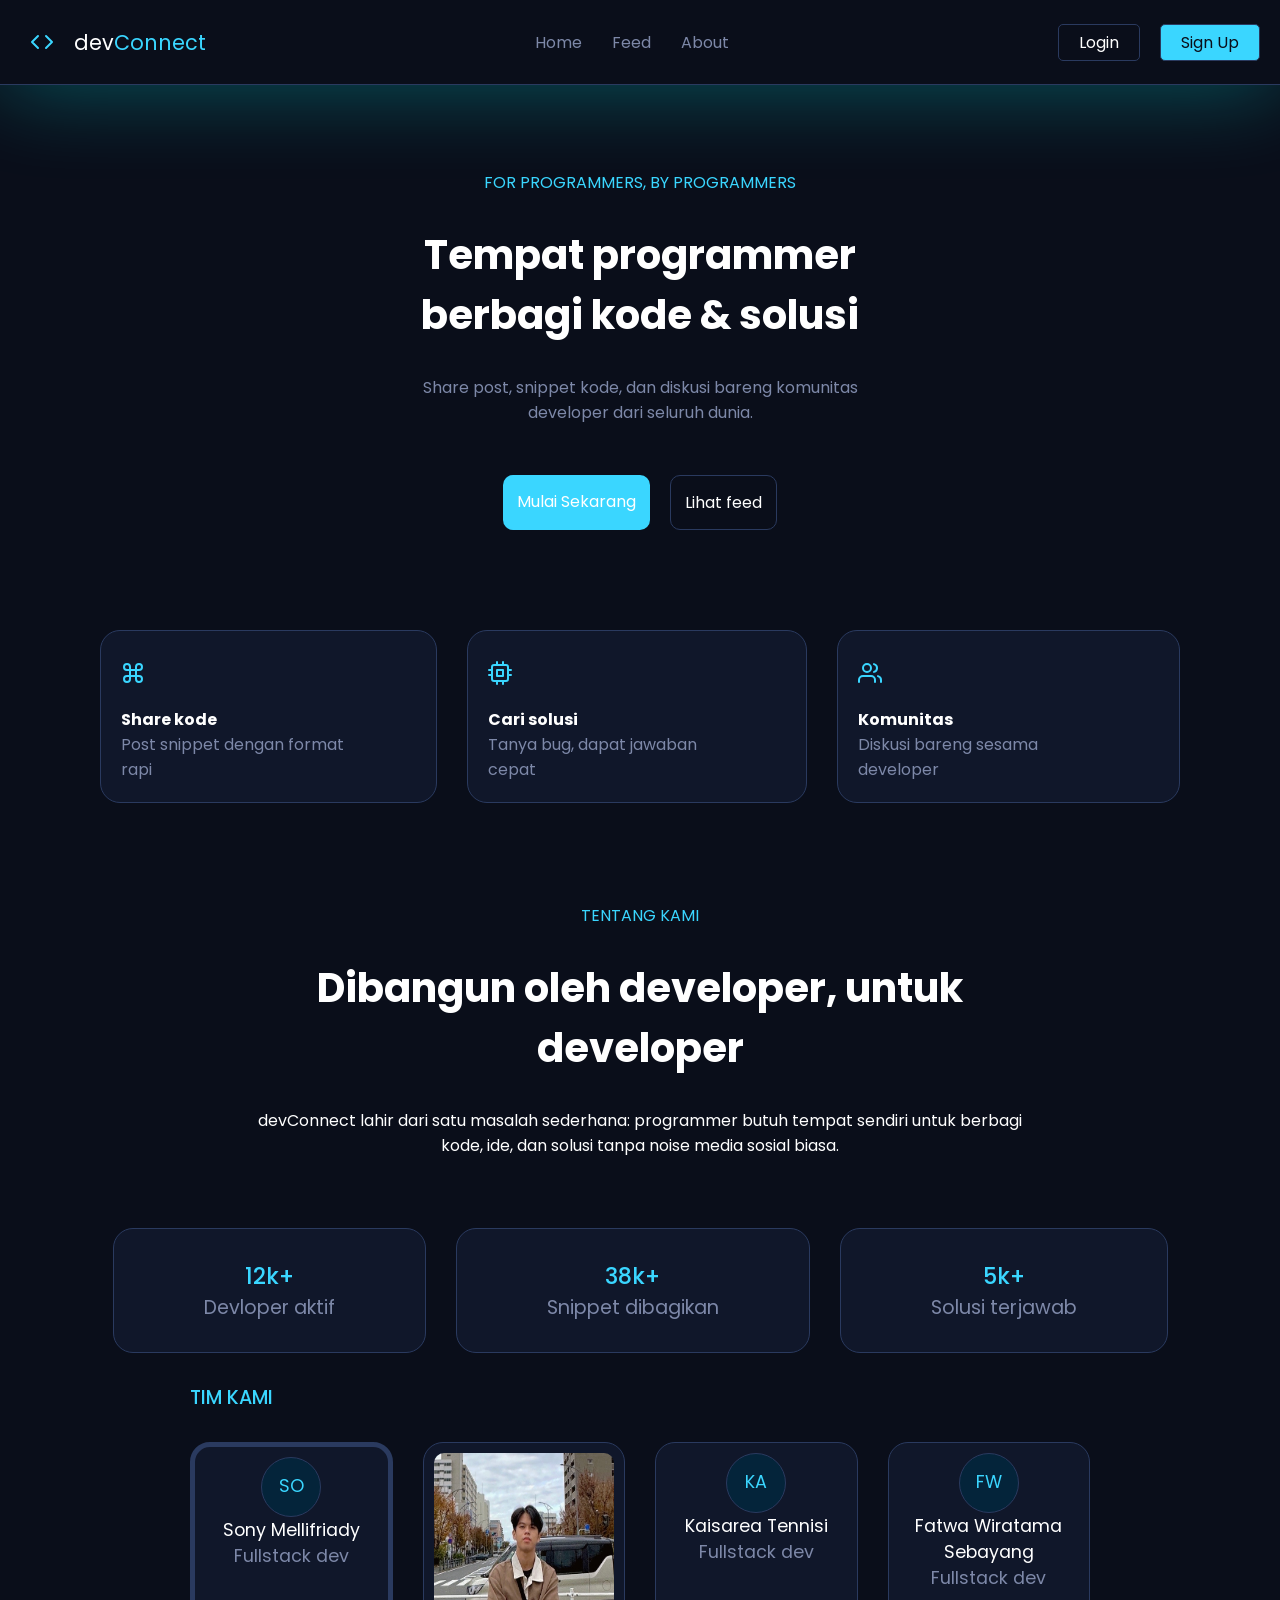
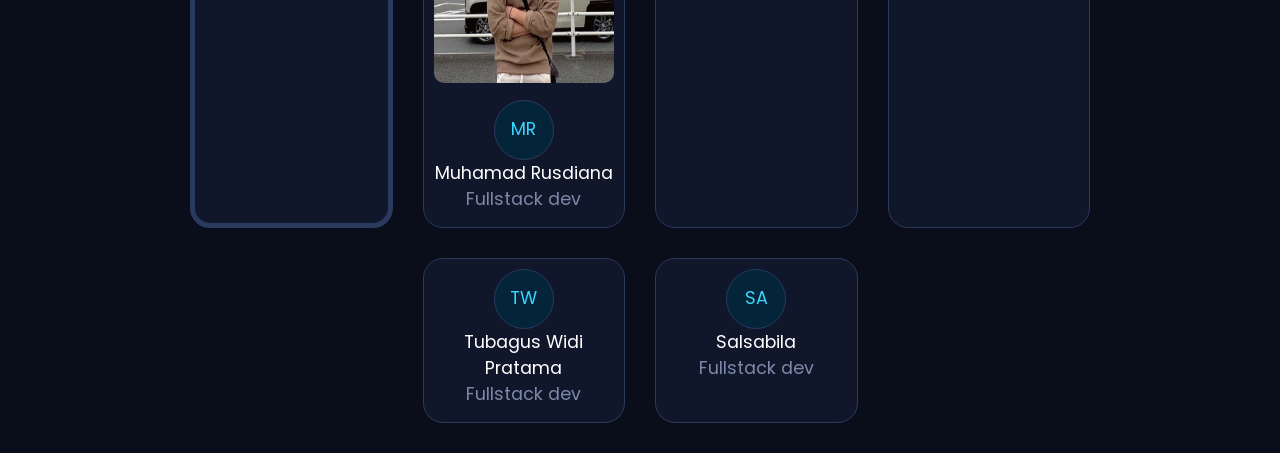
==== index.html @ 51b7db5c "prog3" ====
<!DOCTYPE html>
<html lang="en">

<head>
    <meta charset="UTF-8">
    <meta name="viewport" content="width=device-width, initial-scale=1.0">
    <link
        href="https://fonts.googleapis.com/css2?family=Nunito:ital,wght@0,200..1000;1,200..1000&family=Poppins:ital,wght@0,100;0,200;0,300;0,400;0,500;0,600;0,700;0,800;0,900;1,100;1,200;1,300;1,400;1,500;1,600;1,700;1,800;1,900&display=swap"
        rel="stylesheet">
    <link rel="stylesheet" href="style.css">
    <link rel="icon" type="image/png" href="/IconDevConnect.png">
    <title>
        devConnect
    </title>
</head>

<body>
    <header class="header">
        <div class="logo">
            <a href="#"><svg xmlns="http://www.w3.org/2000/svg" viewBox="0 0 24 24" width="24" height="24"
                    class="main-grid-item-icon" fill="none" stroke="currentColor" stroke-linecap="round"
                    stroke-linejoin="round" stroke-width="2">
                    <polyline points="16 18 22 12 16 6" />
                    <polyline points="8 6 2 12 8 18" />
                </svg></a>
            <div class="logo-name"><span>dev</span>Connect</div>
        </div>

        <nav class="navbar">
            <a href="#" class="navbar-list">Home</a>
            <a href="#" class="navbar-list">Feed</a>
            <a href="#aboutUs" class="navbar-list">About</a>
        </nav>

        <div class="login-btn">
            <a href="form.html" class="login">Login</a>
            <a href="form.html" class="login sign">Sign Up</a>
        </div>

        <div class="afterLogin">
            <div class="search">
                <input type="text" class="searchBar" placeholder="Search">
                <svg xmlns="http://www.w3.org/2000/svg" viewBox="0 0 24 24" width="24" height="24"
                    class="main-grid-item-icon search-icon" fill="none" stroke="currentColor" stroke-linecap="round"
                    stroke-linejoin="round" stroke-width="2">
                    <circle cx="11" cy="11" r="8" />
                    <line x1="21" x2="16.65" y1="21" y2="16.65" />
                </svg>
            </div>
            <div class="notif">
                <svg xmlns="http://www.w3.org/2000/svg" viewBox="0 0 24 24" width="24" height="24"
                    class="main-grid-item-icon notif-icon" fill="none" stroke="currentColor" stroke-linecap="round"
                    stroke-linejoin="round" stroke-width="2">
                    <path d="M18 8A6 6 0 0 0 6 8c0 7-3 9-3 9h18s-3-2-3-9" />
                    <path d="M13.73 21a2 2 0 0 1-3.46 0" />
                </svg>
            </div>
            <div class="name"></div>
        </div>
    </header>

    <div class="menu">
        <div class="profile">
            <div class="name-i"></div>
            <div class="names">Nama</div>
        </div>
        <div class="menu-list">
            <a href="#" class="list">
                <svg xmlns="http://www.w3.org/2000/svg" viewBox="0 0 24 24" width="24" height="24"
                    class="main-grid-item-icon" fill="none" stroke="currentColor" stroke-linecap="round"
                    stroke-linejoin="round" stroke-width="2">
                    <path d="M3 9l9-7 9 7v11a2 2 0 0 1-2 2H5a2 2 0 0 1-2-2z" />
                    <polyline points="9 22 9 12 15 12 15 22" />
                </svg>
                Home</a>
            <a href="#" class="list">
                <svg xmlns="http://www.w3.org/2000/svg" viewBox="0 0 24 24" width="24" height="24"
                    class="main-grid-item-icon" fill="none" stroke="currentColor" stroke-linecap="round"
                    stroke-linejoin="round" stroke-width="2">
                    <polyline points="22 12 18 12 15 21 9 3 6 12 2 12" />
                </svg>
                Feed</a>
            <a href="#aboutUs" class="list">
                <svg xmlns="http://www.w3.org/2000/svg" viewBox="0 0 24 24" width="24" height="24"
                    class="main-grid-item-icon" fill="none" stroke="currentColor" stroke-linecap="round"
                    stroke-linejoin="round" stroke-width="2">
                    <path
                        d="M22.65 14.39L12 22.13 1.35 14.39a.84.84 0 0 1-.3-.94l1.22-3.78 2.44-7.51A.42.42 0 0 1 4.82 2a.43.43 0 0 1 .58 0 .42.42 0 0 1 .11.18l2.44 7.49h8.1l2.44-7.51A.42.42 0 0 1 18.6 2a.43.43 0 0 1 .58 0 .42.42 0 0 1 .11.18l2.44 7.51L23 13.45a.84.84 0 0 1-.35.94z" />
                </svg>
                About us</a>
        </div>
        <div href="" class="logout">
            <svg xmlns="http://www.w3.org/2000/svg" viewBox="0 0 24 24" width="24" height="24"
                class="main-grid-item-icon logoutIcon" fill="none" stroke="currentColor" stroke-linecap="round"
                stroke-linejoin="round" stroke-width="2">
                <path d="M9 21H5a2 2 0 0 1-2-2V5a2 2 0 0 1 2-2h4" />
                <polyline points="16 17 21 12 16 7" />
                <line x1="21" x2="9" y1="12" y2="12" />
            </svg>
            Logout
        </div>
    </div>

    <div class="homepage">
        <div class="page-text">
            <div class="judul">FOR PROGRAMMERS, BY PROGRAMMERS</div>
            <h2 class="slogan">Tempat programmer berbagi kode & solusi</h2>
            <p>Share post, snippet kode, dan diskusi bareng komunitas developer dari seluruh dunia.</p>
        </div>
    </div>
    <div class="start-btn">
        <a href="form.html" class="start">Mulai Sekarang</a>
        <div class="feeds">Lihat feed</div>
    </div>
    <div class="information">
        <div class="container-1">
            <div class="icon">
                <svg xmlns="http://www.w3.org/2000/svg" viewBox="0 0 24 24" width="24" height="24"
                    class="main-grid-item-icon" fill="none" stroke="currentColor" stroke-linecap="round"
                    stroke-linejoin="round" stroke-width="2">
                    <path
                        d="M18 3a3 3 0 0 0-3 3v12a3 3 0 0 0 3 3 3 3 0 0 0 3-3 3 3 0 0 0-3-3H6a3 3 0 0 0-3 3 3 3 0 0 0 3 3 3 3 0 0 0 3-3V6a3 3 0 0 0-3-3 3 3 0 0 0-3 3 3 3 0 0 0 3 3h12a3 3 0 0 0 3-3 3 3 0 0 0-3-3z" />
                </svg>
            </div>
            <h4>Share kode</h4>
            <p>Post snippet dengan format rapi</p>
        </div>
        <div class="container-2">
            <div class="icon">
                <svg xmlns="http://www.w3.org/2000/svg" viewBox="0 0 24 24" width="24" height="24"
                    class="main-grid-item-icon" fill="none" stroke="currentColor" stroke-linecap="round"
                    stroke-linejoin="round" stroke-width="2">
                    <rect height="16" rx="2" ry="2" width="16" x="4" y="4" />
                    <rect height="6" width="6" x="9" y="9" />
                    <line x1="9" x2="9" y1="1" y2="4" />
                    <line x1="15" x2="15" y1="1" y2="4" />
                    <line x1="9" x2="9" y1="20" y2="23" />
                    <line x1="15" x2="15" y1="20" y2="23" />
                    <line x1="20" x2="23" y1="9" y2="9" />
                    <line x1="20" x2="23" y1="14" y2="14" />
                    <line x1="1" x2="4" y1="9" y2="9" />
                    <line x1="1" x2="4" y1="14" y2="14" />
                </svg>
            </div>
            <h4>Cari solusi</h4>
            <p>Tanya bug, dapat jawaban cepat</p>
        </div>
        <div class="container-3">
            <div class="icon">
                <svg xmlns="http://www.w3.org/2000/svg" viewBox="0 0 24 24" width="24" height="24"
                    class="main-grid-item-icon" fill="none" stroke="currentColor" stroke-linecap="round"
                    stroke-linejoin="round" stroke-width="2">
                    <path d="M17 21v-2a4 4 0 0 0-4-4H5a4 4 0 0 0-4 4v2" />
                    <circle cx="9" cy="7" r="4" />
                    <path d="M23 21v-2a4 4 0 0 0-3-3.87" />
                    <path d="M16 3.13a4 4 0 0 1 0 7.75" />
                </svg>
            </div>
            <h4 id="aboutUs">Komunitas</h4>
            <p>Diskusi bareng sesama developer</p>
        </div>
    </div>


    <div class="team">
        <div class="aboutUs">
            <div class="moto">
                <div class="us">TENTANG KAMI</div>
                <h3 class="textUs">Dibangun oleh developer, untuk developer</h3>
                <p class="caption">devConnect lahir dari satu masalah sederhana: programmer butuh tempat sendiri untuk
                    berbagi kode, ide, dan solusi tanpa noise media sosial biasa.</p>
            </div>
        </div>
    </div>
    <div class="review">
        <div class="colum">
            <h3 class="reviews">12k+</h3>
            <p class="text-review">Devloper aktif</p>
        </div>
        <div class="colum">
            <h3 class="reviews">38k+</h3>
            <p class="text-review">Snippet dibagikan</p>
        </div>
        <div class="colum">
            <h3 class="reviews">5k+</h3>
            <p class="text-review">Solusi terjawab</p>
        </div>
    </div>

    <div class="OurTeam">TIM KAMI</div>
    <footer class="tim">
        <div class="content instructor">
            <div class="insta">
                <a class="init">SO</a>
                <a class="init inits  instructors">
                    <svg xmlns="http://www.w3.org/2000/svg" viewBox="0 0 24 24" width="24" height="24" class="main-grid-item-icon" 
                    fill="none" 
                    stroke="currentColor" stroke-linecap="round" stroke-linejoin="round" stroke-width="2"
                    style="color: #fff;">
                      <rect height="20" rx="5" ry="5" width="20" x="2" y="2" />
                      <path d="M16 11.37A4 4 0 1 1 12.63 8 4 4 0 0 1 16 11.37z" />
                      <line x1="17.5" x2="17.51" y1="6.5" y2="6.5" />
                    </svg>
                    </a>
            </div>
            <div class="nama">Sony Mellifriady</div>
            <div class="peran">Fullstack dev</div>
        </div>
        <div class="content">
            <img src="profile/IMG_7157 2.jpg" alt="" srcset="" class="img">
            <div class="insta">
                <a class="init">MR</a>
                <a href="https://www.instagram.com/rusdi.an2/"  class="init inits">
                    <svg xmlns="http://www.w3.org/2000/svg" viewBox="0 0 24 24" width="24" height="24" class="main-grid-item-icon" 
                    fill="none" 
                    stroke="currentColor" stroke-linecap="round" stroke-linejoin="round" stroke-width="2"
                    style="color: #fff;">
                      <rect height="20" rx="5" ry="5" width="20" x="2" y="2" />
                      <path d="M16 11.37A4 4 0 1 1 12.63 8 4 4 0 0 1 16 11.37z" />
                      <line x1="17.5" x2="17.51" y1="6.5" y2="6.5" />
                    </svg>
                    </a>
            </div>
            <div class="nama">Muhamad Rusdiana</div>
            <div class="peran">Fullstack dev</div>
        </div>
        <div class="content">
            <div class="insta">
                <a class="init">KA</a>
                <a class="init inits">
                    <svg xmlns="http://www.w3.org/2000/svg" viewBox="0 0 24 24" width="24" height="24" class="main-grid-item-icon" 
                    fill="none" 
                    stroke="currentColor" stroke-linecap="round" stroke-linejoin="round" stroke-width="2"
                    style="color: #fff;">
                      <rect height="20" rx="5" ry="5" width="20" x="2" y="2" />
                      <path d="M16 11.37A4 4 0 1 1 12.63 8 4 4 0 0 1 16 11.37z" />
                      <line x1="17.5" x2="17.51" y1="6.5" y2="6.5" />
                    </svg>
                    </a>
            </div>
            <div class="nama">Kaisarea Tennisi</div>
            <div class="peran">Fullstack dev</div>
        </div>
        <div class="content">
            <div class="insta">
                <a class="init">FW</a>
                <a href="https://www.instagram.com/wirasebayangg_"  class="init inits">
                    <svg xmlns="http://www.w3.org/2000/svg" viewBox="0 0 24 24" width="24" height="24" class="main-grid-item-icon" 
                    fill="none" 
                    stroke="currentColor" stroke-linecap="round" stroke-linejoin="round" stroke-width="2"
                    style="color: #fff;">
                      <rect height="20" rx="5" ry="5" width="20" x="2" y="2" />
                      <path d="M16 11.37A4 4 0 1 1 12.63 8 4 4 0 0 1 16 11.37z" />
                      <line x1="17.5" x2="17.51" y1="6.5" y2="6.5" />
                    </svg>
                    </a>
            </div>
            <div class="nama">Fatwa Wiratama Sebayang</div>
            <div class="peran">Fullstack dev</div>
        </div>
        <div class="content">
            <div class="insta">
                <a class="init">TW</a>
                <a class="init inits">
                    <svg xmlns="http://www.w3.org/2000/svg" viewBox="0 0 24 24" width="24" height="24" class="main-grid-item-icon" 
                    fill="none" 
                    stroke="currentColor" stroke-linecap="round" stroke-linejoin="round" stroke-width="2"
                    style="color: #fff;">
                      <rect height="20" rx="5" ry="5" width="20" x="2" y="2" />
                      <path d="M16 11.37A4 4 0 1 1 12.63 8 4 4 0 0 1 16 11.37z" />
                      <line x1="17.5" x2="17.51" y1="6.5" y2="6.5" />
                    </svg>
                    </a>
            </div>
            <div class="nama">Tubagus Widi Pratama</div>
            <div class="peran">Fullstack dev</div>
        </div>
        <div class="content">
            <div class="insta">
                <a class="init">SA</a>
                <a class="init inits">
                    <svg xmlns="http://www.w3.org/2000/svg" viewBox="0 0 24 24" width="24" height="24" class="main-grid-item-icon" 
                    fill="none" 
                    stroke="currentColor" stroke-linecap="round" stroke-linejoin="round" stroke-width="2"
                    style="color: #fff;">
                      <rect height="20" rx="5" ry="5" width="20" x="2" y="2" />
                      <path d="M16 11.37A4 4 0 1 1 12.63 8 4 4 0 0 1 16 11.37z" />
                      <line x1="17.5" x2="17.51" y1="6.5" y2="6.5" />
                    </svg>
                    </a>
            </div>
            <div class="nama">Salsabila</div>
            <div class="peran">Fullstack dev</div>
        </div>
    </footer>

    </div>



    <script src="script.js"></script>
</body>

</html>
---- style.css ----
:root {
    --bg-dark: #0a0e1a;
    --bg-dnavbar: #10172a;
    --bg-kodeDark: #080b14;
    --border-dark: #1e2a4a;
    --border-hoverDark: #2a3a5f;
    --cyan: #3ad6ff;
    --lightCyan: #8fe3ff;
    --white: #ffffff;
    --teksBody: #cfd6e8;
    --secondary: #7d88a8;
    --darkBlue: #04243a;
}

* {
    margin: 0;
    padding: 0;
    box-sizing: border-box;
    font-family: 'poppins', sans-serif;
    text-decoration: none;
    scroll-behavior: smooth;
}

.header {
    background-color: var(--bg-dark);
    padding: 10px;
    display: flex;
    position: fixed;
    width: 100%;
    top: 0;
    border-bottom: 1.5px solid var(--border-hoverDark);
    align-items: center;
    box-shadow: 0 0 90px rgba(0, 255, 255, 0.32);
    z-index: 2;
}

.logo,
.logo a {
    /* background-color: yellow; */
    display: flex;
    align-items: center;
    justify-content: flex-start;
    gap: 10px;
    padding: 10px;
    color: var(--cyan);
    font-size: 1.3rem;
}

.logo span {
    color: var(--white);
}

.navbar {
    display: flex;
    /* background-color: greenyellow; */
    flex-grow: 2;
    padding: 10px;
    justify-content: center;
    gap: 30px;
}

.navbar-list {
    color: var(--secondary);
}

.navbar-list:hover {
    color: var(--cyan);
}

.login-btn {
    /* background-color: saddlebrown; */
    padding: 10px;
    display: flex;
    gap: 20px;
}

.login {
    border: 1.5px solid var(--border-hoverDark);
    padding: 5px 20px;
    border-radius: 5px;
    color: var(--white);
    align-items: center;
}

.login:hover{
    background-image: linear-gradient(-20deg, var(--border-hoverDark)0%, var(--bg-dark)100%);
}

.sign {
    border-radius: 5px;
    background-color: var(--cyan);
    padding: 0 20px;
    color: var(--bg-dark);
    display: flex;
    align-items: center;
}

.sign:hover {
    background-image: linear-gradient(-20deg, var(--lightCyan)0%, var(--cyan)100%);
}

.name, .name-i {
    background-color: var(--darkBlue);
    color: var(--cyan) !important;
    font-weight: 600;
    width: 50px;
    height: 50px;
    display: flex;
    align-items: center;
    box-shadow: 0 0 5px rgba(0, 255, 255, 0.412);
    z-index: 99;
}

.names {
    /* background-color: red; */
    border: 1px solid var(--cyan);
    width: 200px;
    border-radius: 10px;
    position: absolute;
    left: 60px;
    padding: 8px 20px;
    box-shadow: 0 0 5px var(--cyan);
}

.afterLogin {
    color: var(--white);
    display: none;
    gap: 20px;
    align-items: center;
    padding: 0 10px;
    cursor: pointer;
    position: relative;
}

.search {
    display: flex;
}

.searchBar {
    cursor: default;
    font-size: 1rem;
    padding:10px 20px;
    width: 300px;
    border-radius: 20px;
    display: flex;
    opacity: 0;
    border: none;
    transition: all 0.5s ease;
    transform: translateX(100px);
    color: var(--secondary);
    background-color: var(--darkBlue);
}

.toogle {
    transform: translateX(0);
    display: flex;
    opacity: 1;
}

.search-icon {
    position: absolute;
    color: var(--white) !important;
    margin-right: 5px;
    right: 160px;
    top: 10px;
    /* background-color: red; */
}

.notif {
    z-index: 5;
}

.notif-icon {
    color: var(--white) !important;
    z-index: 99;
}

.search-icon:hover {
    transform: scale(1.2);
    transition: 0.4s;
}

.logoutIcon {
    color: var(--white) !important;
}

.notif:hover {
    transform: scale(1.2);
}

body {
    background-color: var(--bg-dark);
}

.homepage {
    display: flex;
    justify-content: center;
    padding: 150px 100px;
    padding-bottom: 20px;

}

.page-text {
    align-self: center;
    width: 50%;
    justify-content: center;
    padding: 20px;
    text-align: center;
    padding-bottom: 30px;
}

.judul {
    padding-bottom: 30px;
    color: var(--cyan);
}

.slogan {
    padding-bottom: 30px;
    color: var(--white);
    font-size: 2.5rem;
}

p {
    color: var(--secondary);
}

.start-btn {
    background-color: var(--bg-dark);
    display: flex;
    justify-content: center;
    gap: 20px;
}

.start {
    border-radius: 10px;
    background-color: var(--cyan);
    padding: 14px;
    color: var(--white);
    cursor: pointer;
}

.start:hover {
    box-shadow: 0 0 8px var(--cyan);
    transform: scale(1.05);
    transition: 0.5s ease;
}

.feeds {
    border-radius: 10px;
    border: 1px solid var(--border-hoverDark);
    align-self: center;
    padding: 14px;
    color: var(--white);
}

.icon {
    color: var(--cyan);
    padding: 0 0 15px 0;
}


.information {
    background-color: var(--bg-dark);
    display: flex;
    justify-content: center;
    padding: 100px;
    gap: 30px;
}

.container-1,
.container-2,
.container-3 {
    background-color: var(--bg-dnavbar);
    border: 1px solid var(--border-hoverDark);
    padding: 30px 80px 20px 20px;
    border-radius: 20px;
}

.container-1,
.container-2,
.container-3 h4 {
    color: var(--white);
}

.menu {
    background-color: var(--bg-dnavbar);
    border-left: 1px solid var(--border-hoverDark);
    position: fixed;
    transition: 0.5s;
    transform: translateX(100%);
    top: 0;
    height: 100%;
    right: 0;
    z-index: 9;
    width: 300px;
}

.profile {
    display: flex;
    background-image: linear-gradient(-20deg, var(--darkBlue)0%, var(--bg-dark)100%);
    color: var(--white);
    font-size: 1.3rem;
    padding: 42px 20px;
    border-bottom: 1px solid var(--border-hoverDark);
    width: 100%;
    height: 50px;
    align-items: center;
    cursor: pointer;
}

.menu-list {
    display: flex;
    flex-direction: column;
    color: var(--white);
    padding-left: 0;
    width: 100%;
    cursor: pointer;
    position: absolute;
}

.menu-list a {
    color: var(--white);
    display: flex;
    padding: 20px;
    border-bottom: 1px solid var(--secondary);
    gap: 15px;
}

.main-grid-item-icon {
    color: var(--cyan);
}

.list:hover {
    border: 1px solid var(--cyan);
    box-shadow: 0 0 5px var(--cyan);
}

.title {
    padding: 12px;
    border-radius: 50%;
    font-size: 1.2rem;
    color: var(--white);
    border: 1px solid var(--cyan);
    cursor: pointer;
    margin-right: 30px;
}

.logout {
    gap: 10px;
    bottom: 0px;
    position: absolute;
    width: 100%;
    color: var(--white);
    padding: 15px 20px;
    cursor: pointer;
    display: flex;
    align-items: flex-start;
}

.logout:hover {
    background-color: var(--cyan);
}

.formLogin {
    top: 0;
    width: 100%;
    height: 100%;
    background-image: linear-gradient(-20deg, var(--darkBlue)0%, var(--bg-dark)100%);
    position: absolute;
    display: flex;
    justify-content: center;
    z-index: 99;
    padding-top: 180px;
}

.formView {
    display: flex;
}

.login-card {
    display: inline-block;
    padding: 10px 20px 20px 20px;
    width: 400px;
    height: 400px;
    border-radius: 20px;
    background-color: var(--bg-dnavbar);
    border: 1px solid var(--border-hoverDark);
    box-shadow: 0 0 8px rgba(0, 208, 255, 0.441);
    text-align: center;
    align-content: center;
    /* right: 35%; */
}

.formLogo {
    font-size: 1rem;
    text-align: center;
    display: flex;
    justify-content: center;
}

.subtitle {
    padding-bottom: 18px;
}

.form-group {
    font-size: 0.9rem;
    text-align: left;
    color: var(--white);
    color: var(--secondary);
  
}

.input-form {
    font-size: 0.8rem;
    margin: 8px;
    border-radius: 10px;
    background-color: var(--bg-dark);
    padding: 15px;
    border: none;
    width: 100%;
    color: var(--white);
}

.input-form:focus {
    border: 1px solid var(--cyan);
    box-shadow: 0 0 10px var(--cyan);
}

.options {
    display: flex;
    justify-content: space-between;
    color: var(--secondary);
    font-size: 0.8rem;
    padding: 10px;
}

.checkbox {
    background-color: var(--bg-dark);
}

.options a {
    color: var(--cyan);
}

.login-Btn {
    background-color: var(--cyan);
    border: none;
    width: 100%;
    padding: 12px 0;
    border-radius: 10px;
    text-align: center;
    font-weight: 600;
    font-size: 0.8rem;
    display: flex;
    justify-content: center;
    margin-bottom: 10px;
}

.login-Btn:hover {
    box-shadow: 0 0 10px var(--cyan);
}

.views {
    display: flex;
}

.view {
    transform: translateX(0);
}

.team {
    display: flex;
    justify-content: center;
}

.aboutUs {
    width: 60%;

}

.us {
    background-color: var(--bg-dark);
    color: var(--cyan);
    text-align: center;
}

.textUs {
    justify-content: center;
    background-color: var(--bg-dark);
    color: var(--white);
    text-align: center;
    padding-top: 30px;
    font-size: 2.5rem;
}

.caption {
    color: var(--white);
    text-align: center;
    padding-top: 30px;
}

.review {
    background-color: var(--bg-dark);
    color: var(--white);
    display: flex;
    justify-content: center;
    gap: 30px;
    padding-top: 70px;
}

.colum {
    background-color: var(--bg-dnavbar);
    padding: 30px 90px;
    text-align: center;
    font-size: 1.2rem;
    border-radius: 20px;
    color: var(--cyan);
    border: 1px solid var(--border-hoverDark);
}

.reviews {
    font-weight: 500;

}

.OurTeam {
    color: var(--cyan);
    padding: 30px 190px ;
    font-size: 1.2rem;
    font-weight: 500;
}

.tim {
    display: grid;
    color: var(--white);
    text-align: center;
    justify-content: center;
    gap: 30px;
    padding: 0 190px 30px 190px;
    grid-template-columns: repeat(4, 1fr);
}

.content {
    background-color: var(--bg-dnavbar);
    padding: 10px 10px 15px 10px;
    text-align: center;
    font-size: 1.1rem;
    border-radius: 20px;
    border: 1px solid var(--border-hoverDark);
    cursor: pointer;
    transition: 0.5s ease;
    /* width: 350px; */
}

.content:nth-child(5) {
    grid-column: 2;
  }

.content:nth-child(6) {
    grid-column: 3;
  }
  


.img {
    width: 100%;
    height: 230px;
    margin-bottom: 10px;
    border-radius: 10px;
}


.init {
    background-color: var(--darkBlue);
    display: inline-block;
    padding: 15px;
    border-radius: 50%;
    width: 60px;
    border: 1px solid var(--border-hoverDark);
    color: var(--cyan);
    /* left: 120px; */
    height: 60px;
}

.insta {
    cursor: pointer;
    height: 60px;
    width: 100%;
    display: flex;
    align-items: center;
    justify-content: center;
    /* height: 80px; */
}

.inits {
    background-color: var(--cyan);
    opacity: 0;
    position: absolute;
    color: var(--white);
    transform: translateY(-50px);
    display: flex;
    align-items: center;
    /* margin-left: 24px; */
    height: 60px;
    justify-content: center;
    transition: all 0.5s ease;
}


.init:hover + .inits {
    box-shadow: 0 0 5px var(--cyan);
    opacity: 1;
    transform: translateY(0);
}

.content:hover{
    transform: scale(1.05) ;
    box-shadow: 0 0 8px var(--cyan);
}

.nama {
    color: var(--white);
}

.peran {
    color: var(--secondary);
}

.instructor {
    border: 5px solid var(--border-hoverDark);
}
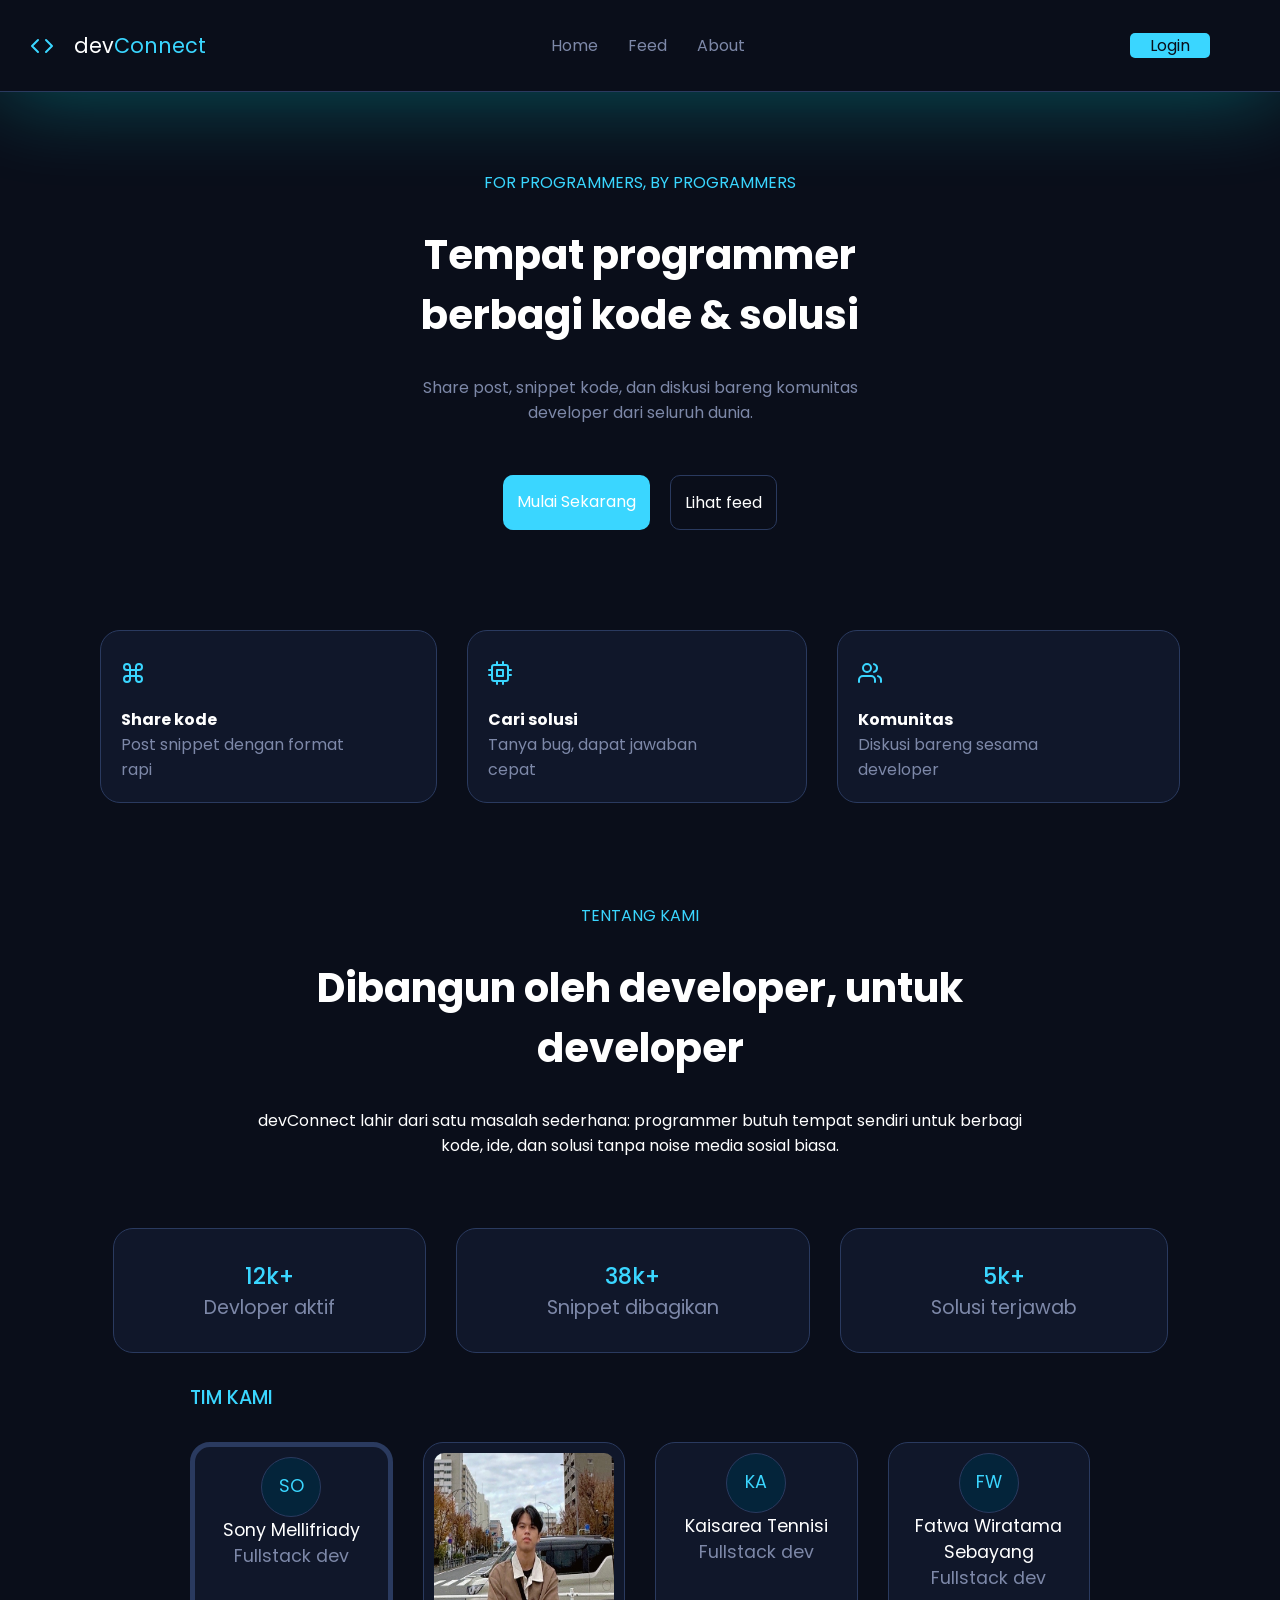
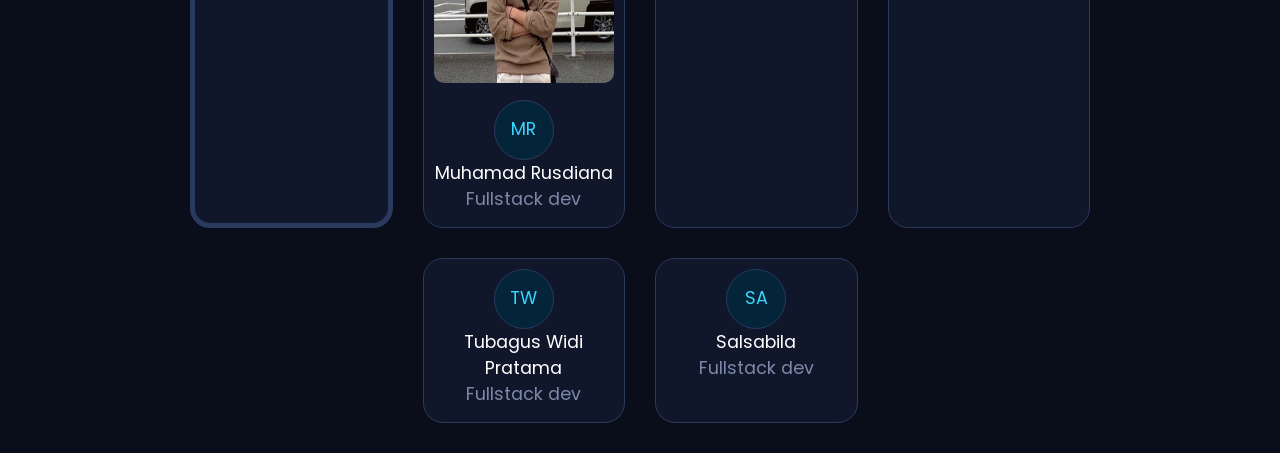
==== commit 6d87f11b: "prog4" ====
--- a/index.html
+++ b/index.html
@@ -17,13 +17,13 @@
 <body>
     <header class="header">
         <div class="logo">
-            <a href="#"><svg xmlns="http://www.w3.org/2000/svg" viewBox="0 0 24 24" width="24" height="24"
+            <a href="index.html"><svg xmlns="http://www.w3.org/2000/svg" viewBox="0 0 24 24" width="24" height="24"
                     class="main-grid-item-icon" fill="none" stroke="currentColor" stroke-linecap="round"
                     stroke-linejoin="round" stroke-width="2">
                     <polyline points="16 18 22 12 16 6" />
                     <polyline points="8 6 2 12 8 18" />
                 </svg></a>
-            <div class="logo-name"><span>dev</span>Connect</div>
+            <a href="index.html" class="logo-name"><span>dev</span>Connect</a>
         </div>
 
         <nav class="navbar">
@@ -33,73 +33,9 @@
         </nav>
 
         <div class="login-btn">
-            <a href="form.html" class="login">Login</a>
-            <a href="form.html" class="login sign">Sign Up</a>
-        </div>
-
-        <div class="afterLogin">
-            <div class="search">
-                <input type="text" class="searchBar" placeholder="Search">
-                <svg xmlns="http://www.w3.org/2000/svg" viewBox="0 0 24 24" width="24" height="24"
-                    class="main-grid-item-icon search-icon" fill="none" stroke="currentColor" stroke-linecap="round"
-                    stroke-linejoin="round" stroke-width="2">
-                    <circle cx="11" cy="11" r="8" />
-                    <line x1="21" x2="16.65" y1="21" y2="16.65" />
-                </svg>
-            </div>
-            <div class="notif">
-                <svg xmlns="http://www.w3.org/2000/svg" viewBox="0 0 24 24" width="24" height="24"
-                    class="main-grid-item-icon notif-icon" fill="none" stroke="currentColor" stroke-linecap="round"
-                    stroke-linejoin="round" stroke-width="2">
-                    <path d="M18 8A6 6 0 0 0 6 8c0 7-3 9-3 9h18s-3-2-3-9" />
-                    <path d="M13.73 21a2 2 0 0 1-3.46 0" />
-                </svg>
-            </div>
-            <div class="name"></div>
+            <a href="form.html" class="login sign">Login</a>
         </div>
     </header>
-
-    <div class="menu">
-        <div class="profile">
-            <div class="name-i"></div>
-            <div class="names">Nama</div>
-        </div>
-        <div class="menu-list">
-            <a href="#" class="list">
-                <svg xmlns="http://www.w3.org/2000/svg" viewBox="0 0 24 24" width="24" height="24"
-                    class="main-grid-item-icon" fill="none" stroke="currentColor" stroke-linecap="round"
-                    stroke-linejoin="round" stroke-width="2">
-                    <path d="M3 9l9-7 9 7v11a2 2 0 0 1-2 2H5a2 2 0 0 1-2-2z" />
-                    <polyline points="9 22 9 12 15 12 15 22" />
-                </svg>
-                Home</a>
-            <a href="#" class="list">
-                <svg xmlns="http://www.w3.org/2000/svg" viewBox="0 0 24 24" width="24" height="24"
-                    class="main-grid-item-icon" fill="none" stroke="currentColor" stroke-linecap="round"
-                    stroke-linejoin="round" stroke-width="2">
-                    <polyline points="22 12 18 12 15 21 9 3 6 12 2 12" />
-                </svg>
-                Feed</a>
-            <a href="#aboutUs" class="list">
-                <svg xmlns="http://www.w3.org/2000/svg" viewBox="0 0 24 24" width="24" height="24"
-                    class="main-grid-item-icon" fill="none" stroke="currentColor" stroke-linecap="round"
-                    stroke-linejoin="round" stroke-width="2">
-                    <path
-                        d="M22.65 14.39L12 22.13 1.35 14.39a.84.84 0 0 1-.3-.94l1.22-3.78 2.44-7.51A.42.42 0 0 1 4.82 2a.43.43 0 0 1 .58 0 .42.42 0 0 1 .11.18l2.44 7.49h8.1l2.44-7.51A.42.42 0 0 1 18.6 2a.43.43 0 0 1 .58 0 .42.42 0 0 1 .11.18l2.44 7.51L23 13.45a.84.84 0 0 1-.35.94z" />
-                </svg>
-                About us</a>
-        </div>
-        <div href="" class="logout">
-            <svg xmlns="http://www.w3.org/2000/svg" viewBox="0 0 24 24" width="24" height="24"
-                class="main-grid-item-icon logoutIcon" fill="none" stroke="currentColor" stroke-linecap="round"
-                stroke-linejoin="round" stroke-width="2">
-                <path d="M9 21H5a2 2 0 0 1-2-2V5a2 2 0 0 1 2-2h4" />
-                <polyline points="16 17 21 12 16 7" />
-                <line x1="21" x2="9" y1="12" y2="12" />
-            </svg>
-            Logout
-        </div>
-    </div>
 
     <div class="homepage">
         <div class="page-text">
--- a/style.css
+++ b/style.css
@@ -40,7 +40,6 @@
     display: flex;
     align-items: center;
     justify-content: flex-start;
-    gap: 10px;
     padding: 10px;
     color: var(--cyan);
     font-size: 1.3rem;
@@ -68,25 +67,13 @@
 }
 
 .login-btn {
-    /* background-color: saddlebrown; */
     padding: 10px;
     display: flex;
-    gap: 20px;
+    width: 200px;
+    justify-content: center;
 }
 
 .login {
-    border: 1.5px solid var(--border-hoverDark);
-    padding: 5px 20px;
-    border-radius: 5px;
-    color: var(--white);
-    align-items: center;
-}
-
-.login:hover{
-    background-image: linear-gradient(-20deg, var(--border-hoverDark)0%, var(--bg-dark)100%);
-}
-
-.sign {
     border-radius: 5px;
     background-color: var(--cyan);
     padding: 0 20px;
@@ -95,7 +82,7 @@
     align-items: center;
 }
 
-.sign:hover {
+.login:hover{
     background-image: linear-gradient(-20deg, var(--lightCyan)0%, var(--cyan)100%);
 }
 
@@ -124,7 +111,7 @@
 
 .afterLogin {
     color: var(--white);
-    display: none;
+    display: flex;
     gap: 20px;
     align-items: center;
     padding: 0 10px;
@@ -172,7 +159,7 @@
 
 .notif-icon {
     color: var(--white) !important;
-    z-index: 99;
+    z-index: 2;
 }
 
 .search-icon:hover {
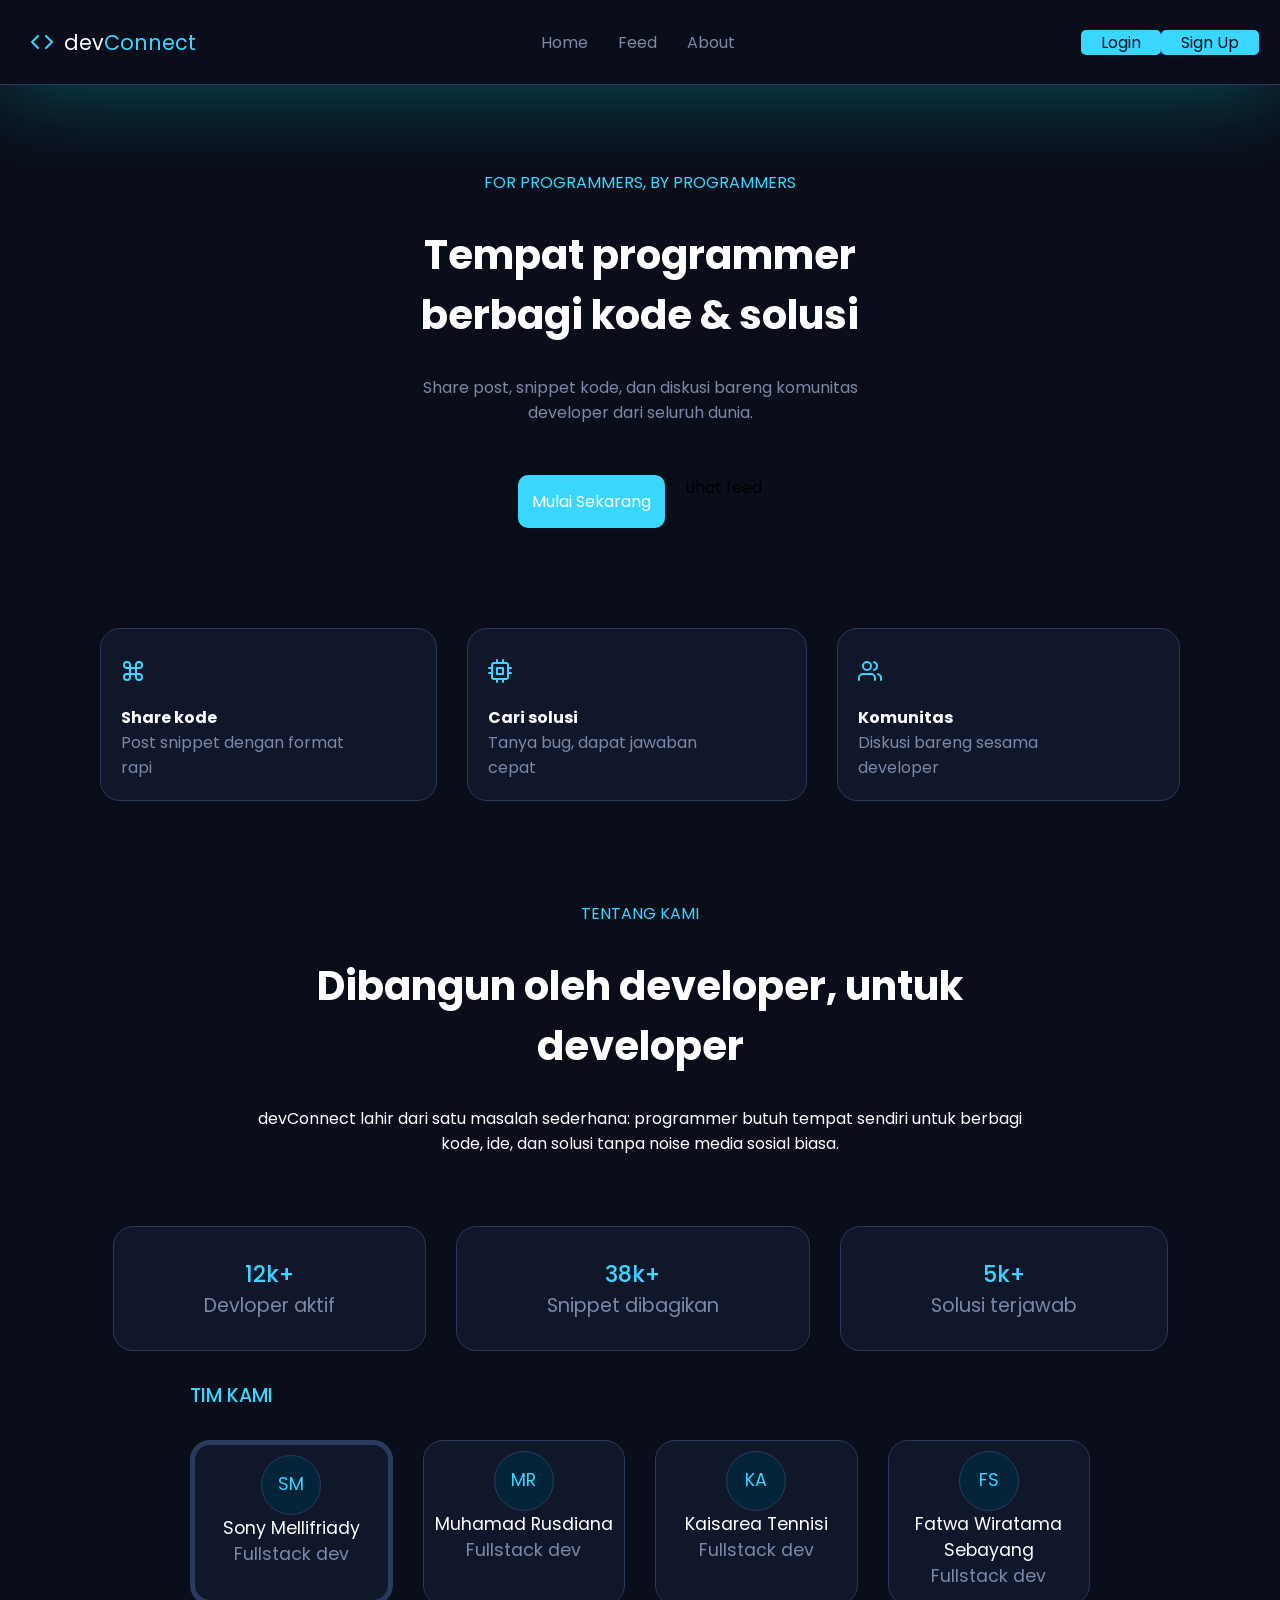
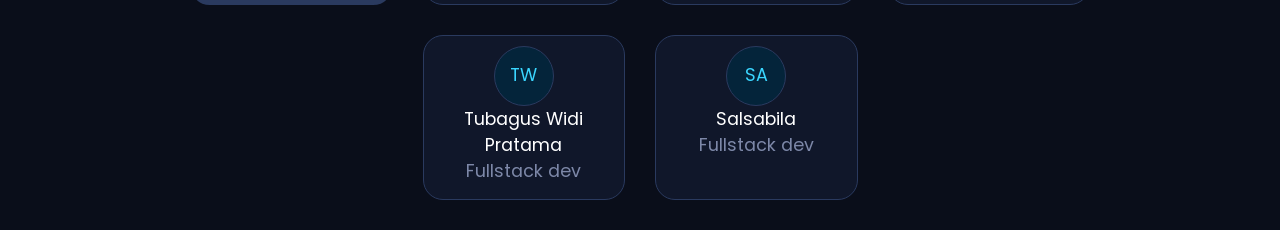
==== commit ae739fff: "Restructer Folder Project" ====
--- a/index.html
+++ b/index.html
@@ -17,13 +17,13 @@
 <body>
     <header class="header">
         <div class="logo">
-            <a href="index.html"><svg xmlns="http://www.w3.org/2000/svg" viewBox="0 0 24 24" width="24" height="24"
+            <a href="/"><svg xmlns="http://www.w3.org/2000/svg" viewBox="0 0 24 24" width="24" height="24"
                     class="main-grid-item-icon" fill="none" stroke="currentColor" stroke-linecap="round"
                     stroke-linejoin="round" stroke-width="2">
                     <polyline points="16 18 22 12 16 6" />
                     <polyline points="8 6 2 12 8 18" />
                 </svg></a>
-            <a href="index.html" class="logo-name"><span>dev</span>Connect</a>
+            <div class="logo-name"><span>dev</span>Connect</div>
         </div>
 
         <nav class="navbar">
@@ -33,9 +33,73 @@
         </nav>
 
         <div class="login-btn">
-            <a href="form.html" class="login sign">Login</a>
-        </div>
+            <a href="/login" class="login">Login</a>
+            <a href="/login" class="login sign">Sign Up</a>
+        </div>
+<!-- 
+        <div class="afterLogin">
+            <div class="search">
+                <input type="text" class="searchBar" placeholder="Search">
+                <svg xmlns="http://www.w3.org/2000/svg" viewBox="0 0 24 24" width="24" height="24"
+                    class="main-grid-item-icon search-icon" fill="none" stroke="currentColor" stroke-linecap="round"
+                    stroke-linejoin="round" stroke-width="2">
+                    <circle cx="11" cy="11" r="8" />
+                    <line x1="21" x2="16.65" y1="21" y2="16.65" />
+                </svg>
+            </div>
+            <div class="notif">
+                <svg xmlns="http://www.w3.org/2000/svg" viewBox="0 0 24 24" width="24" height="24"
+                    class="main-grid-item-icon notif-icon" fill="none" stroke="currentColor" stroke-linecap="round"
+                    stroke-linejoin="round" stroke-width="2">
+                    <path d="M18 8A6 6 0 0 0 6 8c0 7-3 9-3 9h18s-3-2-3-9" />
+                    <path d="M13.73 21a2 2 0 0 1-3.46 0" />
+                </svg>
+            </div>
+            <div class="name"></div>
+        </div> -->
     </header>
+<!-- 
+    <div class="menu">
+        <div class="profile">
+            <div class="name-i"></div>
+            <div class="names">Nama</div>
+        </div>
+        <div class="menu-list">
+            <a href="#" class="list">
+                <svg xmlns="http://www.w3.org/2000/svg" viewBox="0 0 24 24" width="24" height="24"
+                    class="main-grid-item-icon" fill="none" stroke="currentColor" stroke-linecap="round"
+                    stroke-linejoin="round" stroke-width="2">
+                    <path d="M3 9l9-7 9 7v11a2 2 0 0 1-2 2H5a2 2 0 0 1-2-2z" />
+                    <polyline points="9 22 9 12 15 12 15 22" />
+                </svg>
+                Home</a>
+            <a href="#" class="list">
+                <svg xmlns="http://www.w3.org/2000/svg" viewBox="0 0 24 24" width="24" height="24"
+                    class="main-grid-item-icon" fill="none" stroke="currentColor" stroke-linecap="round"
+                    stroke-linejoin="round" stroke-width="2">
+                    <polyline points="22 12 18 12 15 21 9 3 6 12 2 12" />
+                </svg>
+                feed</a>
+            <a href="#aboutUs" class="list">
+                <svg xmlns="http://www.w3.org/2000/svg" viewBox="0 0 24 24" width="24" height="24"
+                    class="main-grid-item-icon" fill="none" stroke="currentColor" stroke-linecap="round"
+                    stroke-linejoin="round" stroke-width="2">
+                    <path
+                        d="M22.65 14.39L12 22.13 1.35 14.39a.84.84 0 0 1-.3-.94l1.22-3.78 2.44-7.51A.42.42 0 0 1 4.82 2a.43.43 0 0 1 .58 0 .42.42 0 0 1 .11.18l2.44 7.49h8.1l2.44-7.51A.42.42 0 0 1 18.6 2a.43.43 0 0 1 .58 0 .42.42 0 0 1 .11.18l2.44 7.51L23 13.45a.84.84 0 0 1-.35.94z" />
+                </svg>
+                About us</a>
+        </div>
+        <div href="" class="logout">
+            <svg xmlns="http://www.w3.org/2000/svg" viewBox="0 0 24 24" width="24" height="24"
+                class="main-grid-item-icon logoutIcon" fill="none" stroke="currentColor" stroke-linecap="round"
+                stroke-linejoin="round" stroke-width="2">
+                <path d="M9 21H5a2 2 0 0 1-2-2V5a2 2 0 0 1 2-2h4" />
+                <polyline points="16 17 21 12 16 7" />
+                <line x1="21" x2="9" y1="12" y2="12" />
+            </svg>
+            Logout
+        </div>
+    </div> -->
 
     <div class="homepage">
         <div class="page-text">
@@ -46,7 +110,7 @@
     </div>
     <div class="start-btn">
         <a href="form.html" class="start">Mulai Sekarang</a>
-        <div class="feeds">Lihat feed</div>
+        <div class="feed">Lihat feed</div>
     </div>
     <div class="information">
         <div class="container-1">
@@ -126,105 +190,32 @@
     <div class="OurTeam">TIM KAMI</div>
     <footer class="tim">
         <div class="content instructor">
-            <div class="insta">
-                <a class="init">SO</a>
-                <a class="init inits  instructors">
-                    <svg xmlns="http://www.w3.org/2000/svg" viewBox="0 0 24 24" width="24" height="24" class="main-grid-item-icon" 
-                    fill="none" 
-                    stroke="currentColor" stroke-linecap="round" stroke-linejoin="round" stroke-width="2"
-                    style="color: #fff;">
-                      <rect height="20" rx="5" ry="5" width="20" x="2" y="2" />
-                      <path d="M16 11.37A4 4 0 1 1 12.63 8 4 4 0 0 1 16 11.37z" />
-                      <line x1="17.5" x2="17.51" y1="6.5" y2="6.5" />
-                    </svg>
-                    </a>
-            </div>
+            <a class="init">SM</a>
             <div class="nama">Sony Mellifriady</div>
             <div class="peran">Fullstack dev</div>
         </div>
         <div class="content">
-            <img src="profile/IMG_7157 2.jpg" alt="" srcset="" class="img">
-            <div class="insta">
-                <a class="init">MR</a>
-                <a href="https://www.instagram.com/rusdi.an2/"  class="init inits">
-                    <svg xmlns="http://www.w3.org/2000/svg" viewBox="0 0 24 24" width="24" height="24" class="main-grid-item-icon" 
-                    fill="none" 
-                    stroke="currentColor" stroke-linecap="round" stroke-linejoin="round" stroke-width="2"
-                    style="color: #fff;">
-                      <rect height="20" rx="5" ry="5" width="20" x="2" y="2" />
-                      <path d="M16 11.37A4 4 0 1 1 12.63 8 4 4 0 0 1 16 11.37z" />
-                      <line x1="17.5" x2="17.51" y1="6.5" y2="6.5" />
-                    </svg>
-                    </a>
-            </div>
+            <a href="https://www.instagram.com/rusdi.an2/"  class="init">MR</a>
             <div class="nama">Muhamad Rusdiana</div>
             <div class="peran">Fullstack dev</div>
         </div>
         <div class="content">
-            <div class="insta">
-                <a class="init">KA</a>
-                <a class="init inits">
-                    <svg xmlns="http://www.w3.org/2000/svg" viewBox="0 0 24 24" width="24" height="24" class="main-grid-item-icon" 
-                    fill="none" 
-                    stroke="currentColor" stroke-linecap="round" stroke-linejoin="round" stroke-width="2"
-                    style="color: #fff;">
-                      <rect height="20" rx="5" ry="5" width="20" x="2" y="2" />
-                      <path d="M16 11.37A4 4 0 1 1 12.63 8 4 4 0 0 1 16 11.37z" />
-                      <line x1="17.5" x2="17.51" y1="6.5" y2="6.5" />
-                    </svg>
-                    </a>
-            </div>
+            <a class="init">KA</a>
             <div class="nama">Kaisarea Tennisi</div>
             <div class="peran">Fullstack dev</div>
         </div>
         <div class="content">
-            <div class="insta">
-                <a class="init">FW</a>
-                <a href="https://www.instagram.com/wirasebayangg_"  class="init inits">
-                    <svg xmlns="http://www.w3.org/2000/svg" viewBox="0 0 24 24" width="24" height="24" class="main-grid-item-icon" 
-                    fill="none" 
-                    stroke="currentColor" stroke-linecap="round" stroke-linejoin="round" stroke-width="2"
-                    style="color: #fff;">
-                      <rect height="20" rx="5" ry="5" width="20" x="2" y="2" />
-                      <path d="M16 11.37A4 4 0 1 1 12.63 8 4 4 0 0 1 16 11.37z" />
-                      <line x1="17.5" x2="17.51" y1="6.5" y2="6.5" />
-                    </svg>
-                    </a>
-            </div>
+            <a class="init">FS</a>
             <div class="nama">Fatwa Wiratama Sebayang</div>
             <div class="peran">Fullstack dev</div>
         </div>
         <div class="content">
-            <div class="insta">
-                <a class="init">TW</a>
-                <a class="init inits">
-                    <svg xmlns="http://www.w3.org/2000/svg" viewBox="0 0 24 24" width="24" height="24" class="main-grid-item-icon" 
-                    fill="none" 
-                    stroke="currentColor" stroke-linecap="round" stroke-linejoin="round" stroke-width="2"
-                    style="color: #fff;">
-                      <rect height="20" rx="5" ry="5" width="20" x="2" y="2" />
-                      <path d="M16 11.37A4 4 0 1 1 12.63 8 4 4 0 0 1 16 11.37z" />
-                      <line x1="17.5" x2="17.51" y1="6.5" y2="6.5" />
-                    </svg>
-                    </a>
-            </div>
+            <a class="init">TW</a>
             <div class="nama">Tubagus Widi Pratama</div>
             <div class="peran">Fullstack dev</div>
         </div>
         <div class="content">
-            <div class="insta">
-                <a class="init">SA</a>
-                <a class="init inits">
-                    <svg xmlns="http://www.w3.org/2000/svg" viewBox="0 0 24 24" width="24" height="24" class="main-grid-item-icon" 
-                    fill="none" 
-                    stroke="currentColor" stroke-linecap="round" stroke-linejoin="round" stroke-width="2"
-                    style="color: #fff;">
-                      <rect height="20" rx="5" ry="5" width="20" x="2" y="2" />
-                      <path d="M16 11.37A4 4 0 1 1 12.63 8 4 4 0 0 1 16 11.37z" />
-                      <line x1="17.5" x2="17.51" y1="6.5" y2="6.5" />
-                    </svg>
-                    </a>
-            </div>
+            <a class="init">SA</a>
             <div class="nama">Salsabila</div>
             <div class="peran">Fullstack dev</div>
         </div>
@@ -234,7 +225,7 @@
 
 
 
-    <script src="script.js"></script>
+    <script src="script.js" defer></script>
 </body>
 
 </html>
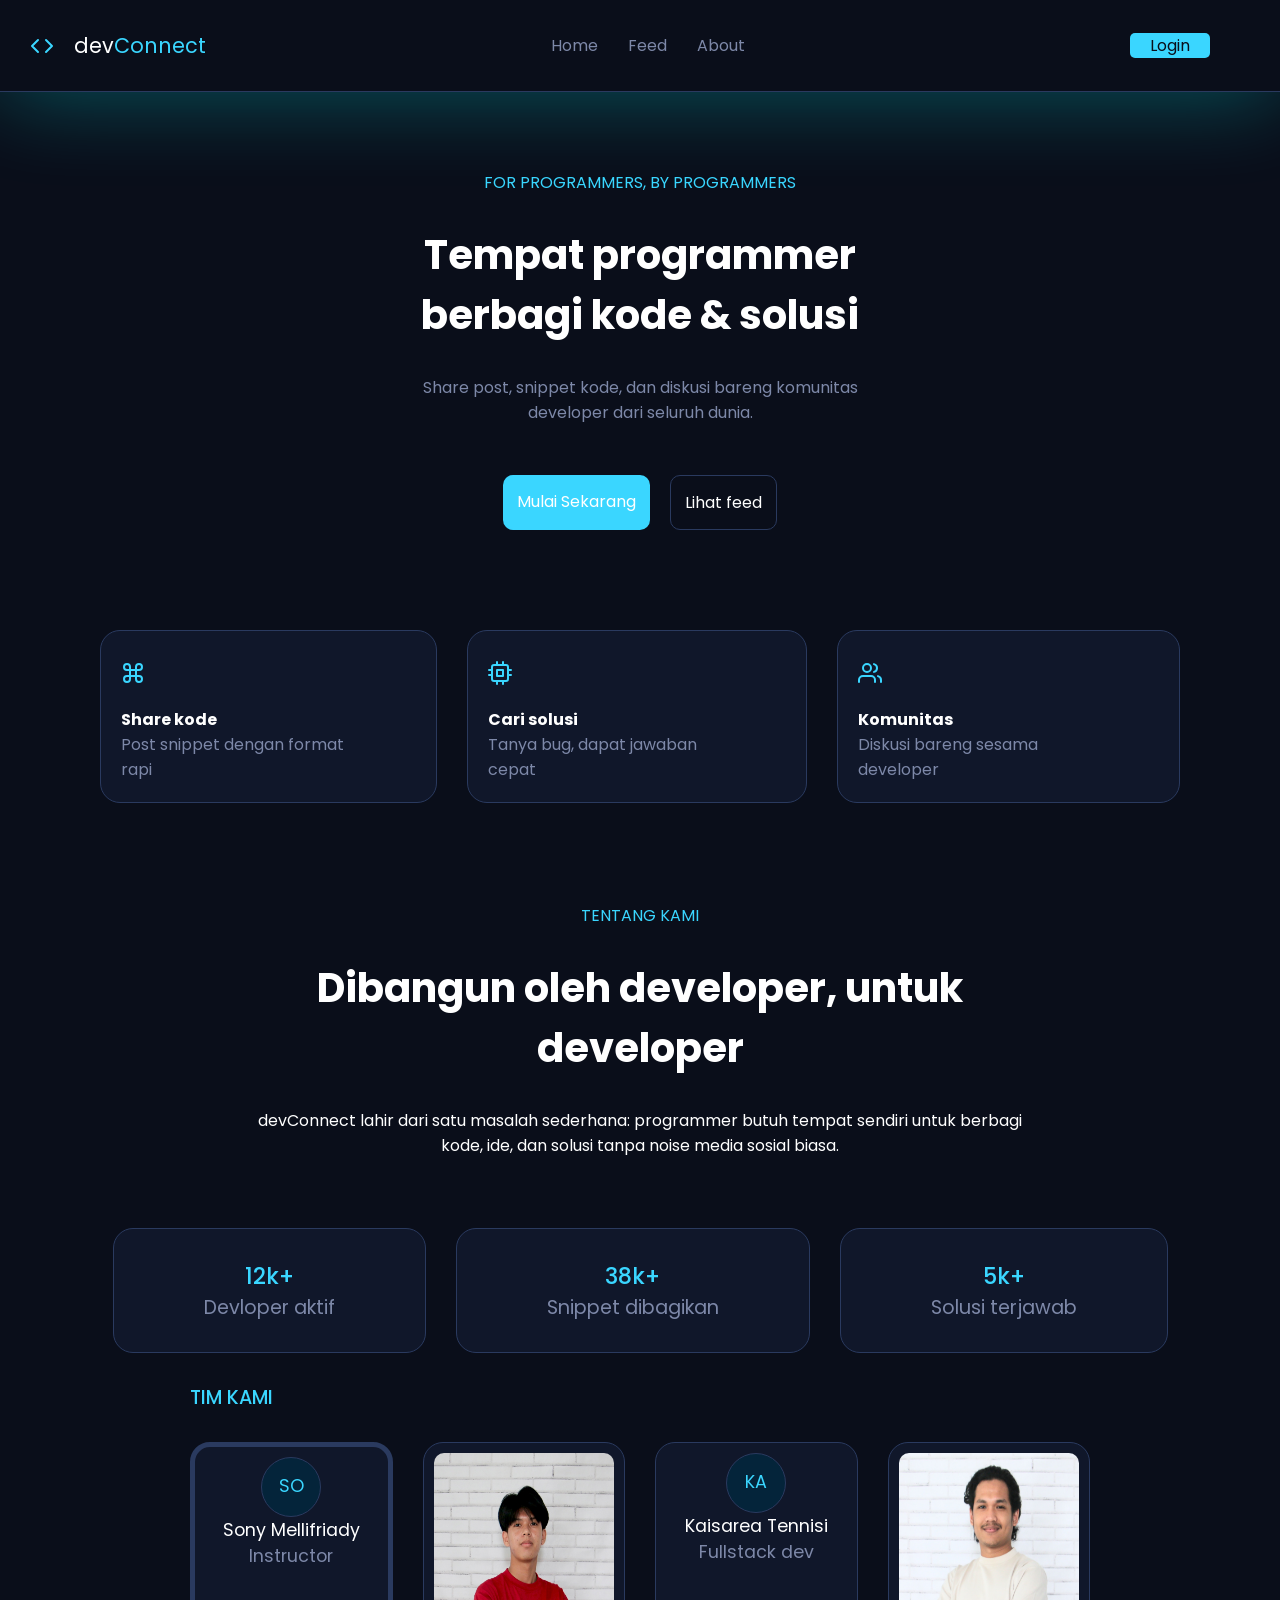
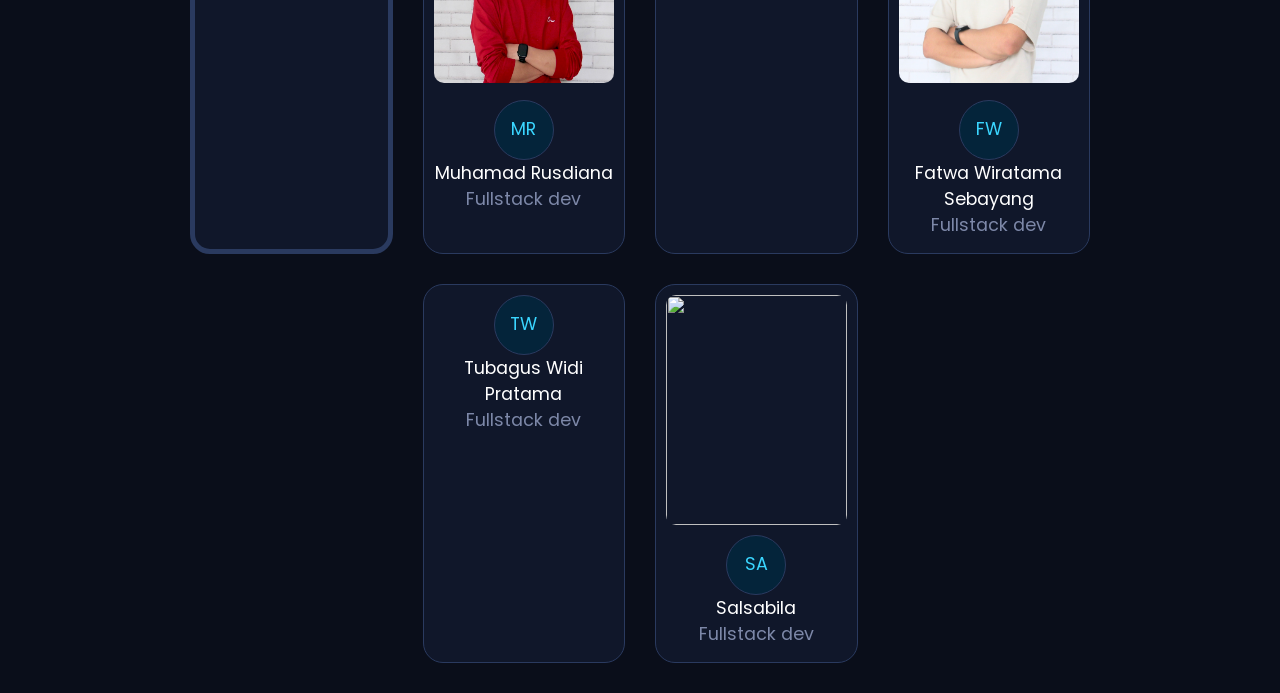
==== commit 8bac0abb: "prog7" ====
--- a/index.html
+++ b/index.html
@@ -7,7 +7,7 @@
     <link
         href="https://fonts.googleapis.com/css2?family=Nunito:ital,wght@0,200..1000;1,200..1000&family=Poppins:ital,wght@0,100;0,200;0,300;0,400;0,500;0,600;0,700;0,800;0,900;1,100;1,200;1,300;1,400;1,500;1,600;1,700;1,800;1,900&display=swap"
         rel="stylesheet">
-    <link rel="stylesheet" href="style.css">
+    <link rel="stylesheet" href="/style/style.css">
     <link rel="icon" type="image/png" href="/IconDevConnect.png">
     <title>
         devConnect
@@ -17,13 +17,13 @@
 <body>
     <header class="header">
         <div class="logo">
-            <a href="/"><svg xmlns="http://www.w3.org/2000/svg" viewBox="0 0 24 24" width="24" height="24"
+            <a href="index.html"><svg xmlns="http://www.w3.org/2000/svg" viewBox="0 0 24 24" width="24" height="24"
                     class="main-grid-item-icon" fill="none" stroke="currentColor" stroke-linecap="round"
                     stroke-linejoin="round" stroke-width="2">
                     <polyline points="16 18 22 12 16 6" />
                     <polyline points="8 6 2 12 8 18" />
                 </svg></a>
-            <div class="logo-name"><span>dev</span>Connect</div>
+            <a href="index.html" class="logo-name"><span>dev</span>Connect</a>
         </div>
 
         <nav class="navbar">
@@ -33,73 +33,9 @@
         </nav>
 
         <div class="login-btn">
-            <a href="/login" class="login">Login</a>
-            <a href="/login" class="login sign">Sign Up</a>
-        </div>
-<!-- 
-        <div class="afterLogin">
-            <div class="search">
-                <input type="text" class="searchBar" placeholder="Search">
-                <svg xmlns="http://www.w3.org/2000/svg" viewBox="0 0 24 24" width="24" height="24"
-                    class="main-grid-item-icon search-icon" fill="none" stroke="currentColor" stroke-linecap="round"
-                    stroke-linejoin="round" stroke-width="2">
-                    <circle cx="11" cy="11" r="8" />
-                    <line x1="21" x2="16.65" y1="21" y2="16.65" />
-                </svg>
-            </div>
-            <div class="notif">
-                <svg xmlns="http://www.w3.org/2000/svg" viewBox="0 0 24 24" width="24" height="24"
-                    class="main-grid-item-icon notif-icon" fill="none" stroke="currentColor" stroke-linecap="round"
-                    stroke-linejoin="round" stroke-width="2">
-                    <path d="M18 8A6 6 0 0 0 6 8c0 7-3 9-3 9h18s-3-2-3-9" />
-                    <path d="M13.73 21a2 2 0 0 1-3.46 0" />
-                </svg>
-            </div>
-            <div class="name"></div>
-        </div> -->
+            <a href="/login/index.html" class="login sign">Login</a>
+        </div>
     </header>
-<!-- 
-    <div class="menu">
-        <div class="profile">
-            <div class="name-i"></div>
-            <div class="names">Nama</div>
-        </div>
-        <div class="menu-list">
-            <a href="#" class="list">
-                <svg xmlns="http://www.w3.org/2000/svg" viewBox="0 0 24 24" width="24" height="24"
-                    class="main-grid-item-icon" fill="none" stroke="currentColor" stroke-linecap="round"
-                    stroke-linejoin="round" stroke-width="2">
-                    <path d="M3 9l9-7 9 7v11a2 2 0 0 1-2 2H5a2 2 0 0 1-2-2z" />
-                    <polyline points="9 22 9 12 15 12 15 22" />
-                </svg>
-                Home</a>
-            <a href="#" class="list">
-                <svg xmlns="http://www.w3.org/2000/svg" viewBox="0 0 24 24" width="24" height="24"
-                    class="main-grid-item-icon" fill="none" stroke="currentColor" stroke-linecap="round"
-                    stroke-linejoin="round" stroke-width="2">
-                    <polyline points="22 12 18 12 15 21 9 3 6 12 2 12" />
-                </svg>
-                feed</a>
-            <a href="#aboutUs" class="list">
-                <svg xmlns="http://www.w3.org/2000/svg" viewBox="0 0 24 24" width="24" height="24"
-                    class="main-grid-item-icon" fill="none" stroke="currentColor" stroke-linecap="round"
-                    stroke-linejoin="round" stroke-width="2">
-                    <path
-                        d="M22.65 14.39L12 22.13 1.35 14.39a.84.84 0 0 1-.3-.94l1.22-3.78 2.44-7.51A.42.42 0 0 1 4.82 2a.43.43 0 0 1 .58 0 .42.42 0 0 1 .11.18l2.44 7.49h8.1l2.44-7.51A.42.42 0 0 1 18.6 2a.43.43 0 0 1 .58 0 .42.42 0 0 1 .11.18l2.44 7.51L23 13.45a.84.84 0 0 1-.35.94z" />
-                </svg>
-                About us</a>
-        </div>
-        <div href="" class="logout">
-            <svg xmlns="http://www.w3.org/2000/svg" viewBox="0 0 24 24" width="24" height="24"
-                class="main-grid-item-icon logoutIcon" fill="none" stroke="currentColor" stroke-linecap="round"
-                stroke-linejoin="round" stroke-width="2">
-                <path d="M9 21H5a2 2 0 0 1-2-2V5a2 2 0 0 1 2-2h4" />
-                <polyline points="16 17 21 12 16 7" />
-                <line x1="21" x2="9" y1="12" y2="12" />
-            </svg>
-            Logout
-        </div>
-    </div> -->
 
     <div class="homepage">
         <div class="page-text">
@@ -109,8 +45,8 @@
         </div>
     </div>
     <div class="start-btn">
-        <a href="form.html" class="start">Mulai Sekarang</a>
-        <div class="feed">Lihat feed</div>
+        <a href="/login/index.html" class="start">Mulai Sekarang</a>
+        <div class="feeds">Lihat feed</div>
     </div>
     <div class="information">
         <div class="container-1">
@@ -190,32 +126,107 @@
     <div class="OurTeam">TIM KAMI</div>
     <footer class="tim">
         <div class="content instructor">
-            <a class="init">SM</a>
+            <div class="insta">
+                <a class="init">SO</a>
+                <a class="init inits  instructors">
+                    <svg xmlns="http://www.w3.org/2000/svg" viewBox="0 0 24 24" width="24" height="24" class="main-grid-item-icon" 
+                    fill="none" 
+                    stroke="currentColor" stroke-linecap="round" stroke-linejoin="round" stroke-width="2"
+                    style="color: #fff;">
+                      <rect height="20" rx="5" ry="5" width="20" x="2" y="2" />
+                      <path d="M16 11.37A4 4 0 1 1 12.63 8 4 4 0 0 1 16 11.37z" />
+                      <line x1="17.5" x2="17.51" y1="6.5" y2="6.5" />
+                    </svg>
+                    </a>
+            </div>
             <div class="nama">Sony Mellifriady</div>
-            <div class="peran">Fullstack dev</div>
-        </div>
-        <div class="content">
-            <a href="https://www.instagram.com/rusdi.an2/"  class="init">MR</a>
+            <div class="peran">Instructor</div>
+        </div>
+        <div class="content">
+            <img src="assets/rusdi2.jpg" alt="" srcset="" class="img">
+            <div class="insta">
+                <a class="init">MR</a>
+                <a href="https://www.instagram.com/rusdi.an2/"  class="init inits">
+                    <svg xmlns="http://www.w3.org/2000/svg" viewBox="0 0 24 24" width="24" height="24" class="main-grid-item-icon" 
+                    fill="none" 
+                    stroke="currentColor" stroke-linecap="round" stroke-linejoin="round" stroke-width="2"
+                    style="color: #fff;">
+                      <rect height="20" rx="5" ry="5" width="20" x="2" y="2" />
+                      <path d="M16 11.37A4 4 0 1 1 12.63 8 4 4 0 0 1 16 11.37z" />
+                      <line x1="17.5" x2="17.51" y1="6.5" y2="6.5" />
+                    </svg>
+                    </a>
+            </div>
             <div class="nama">Muhamad Rusdiana</div>
             <div class="peran">Fullstack dev</div>
         </div>
         <div class="content">
-            <a class="init">KA</a>
+            <div class="insta">
+                <a class="init">KA</a>
+                <a class="init inits">
+                    <svg xmlns="http://www.w3.org/2000/svg" viewBox="0 0 24 24" width="24" height="24" class="main-grid-item-icon" 
+                    fill="none" 
+                    stroke="currentColor" stroke-linecap="round" stroke-linejoin="round" stroke-width="2"
+                    style="color: #fff;">
+                      <rect height="20" rx="5" ry="5" width="20" x="2" y="2" />
+                      <path d="M16 11.37A4 4 0 1 1 12.63 8 4 4 0 0 1 16 11.37z" />
+                      <line x1="17.5" x2="17.51" y1="6.5" y2="6.5" />
+                    </svg>
+                    </a>
+            </div>
             <div class="nama">Kaisarea Tennisi</div>
             <div class="peran">Fullstack dev</div>
         </div>
         <div class="content">
-            <a class="init">FS</a>
+            <img src="assets/wira.JPG" alt="" srcset="" class="img">
+            <div class="insta">
+                <a class="init">FW</a>
+                <a href="https://www.instagram.com/wirasebayangg_"  class="init inits">
+                    <svg xmlns="http://www.w3.org/2000/svg" viewBox="0 0 24 24" width="24" height="24" class="main-grid-item-icon" 
+                    fill="none" 
+                    stroke="currentColor" stroke-linecap="round" stroke-linejoin="round" stroke-width="2"
+                    style="color: #fff;">
+                      <rect height="20" rx="5" ry="5" width="20" x="2" y="2" />
+                      <path d="M16 11.37A4 4 0 1 1 12.63 8 4 4 0 0 1 16 11.37z" />
+                      <line x1="17.5" x2="17.51" y1="6.5" y2="6.5" />
+                    </svg>
+                    </a>
+            </div>
             <div class="nama">Fatwa Wiratama Sebayang</div>
             <div class="peran">Fullstack dev</div>
         </div>
         <div class="content">
-            <a class="init">TW</a>
+            <div class="insta">
+                <a class="init">TW</a>
+                <a href="https://www.instagram.com/pratamaawidi?igsh=MTZndWIzbzBjNmd6bw%3D%3D&utm_source=qr" class="init inits">
+                    <svg xmlns="http://www.w3.org/2000/svg" viewBox="0 0 24 24" width="24" height="24" class="main-grid-item-icon" 
+                    fill="none" 
+                    stroke="currentColor" stroke-linecap="round" stroke-linejoin="round" stroke-width="2"
+                    style="color: #fff;">
+                      <rect height="20" rx="5" ry="5" width="20" x="2" y="2" />
+                      <path d="M16 11.37A4 4 0 1 1 12.63 8 4 4 0 0 1 16 11.37z" />
+                      <line x1="17.5" x2="17.51" y1="6.5" y2="6.5" />
+                    </svg>
+                    </a>
+            </div>
             <div class="nama">Tubagus Widi Pratama</div>
             <div class="peran">Fullstack dev</div>
         </div>
         <div class="content">
-            <a class="init">SA</a>
+            <img src="assets/salsa.JPG" alt="" srcset="" class="img">
+            <div class="insta">
+                <a class="init">SA</a>
+                <a class="init inits">
+                    <svg xmlns="http://www.w3.org/2000/svg" viewBox="0 0 24 24" width="24" height="24" class="main-grid-item-icon" 
+                    fill="none" 
+                    stroke="currentColor" stroke-linecap="round" stroke-linejoin="round" stroke-width="2"
+                    style="color: #fff;">
+                      <rect height="20" rx="5" ry="5" width="20" x="2" y="2" />
+                      <path d="M16 11.37A4 4 0 1 1 12.63 8 4 4 0 0 1 16 11.37z" />
+                      <line x1="17.5" x2="17.51" y1="6.5" y2="6.5" />
+                    </svg>
+                    </a>
+            </div>
             <div class="nama">Salsabila</div>
             <div class="peran">Fullstack dev</div>
         </div>
@@ -225,7 +236,7 @@
 
 
 
-    <script src="script.js" defer></script>
+    <script src="/js/"></script>
 </body>
 
 </html>
--- a/style/style.css
+++ b/style/style.css
@@ -0,0 +1,618 @@
+:root {
+    --bg-dark: #0a0e1a;
+    --bg-dnavbar: #10172a;
+    --bg-kodeDark: #080b14;
+    --border-dark: #1e2a4a;
+    --border-hoverDark: #2a3a5f;
+    --cyan: #3ad6ff;
+    --lightCyan: #8fe3ff;
+    --white: #ffffff;
+    --teksBody: #cfd6e8;
+    --secondary: #7d88a8;
+    --darkBlue: #04243a;
+}
+
+* {
+    margin: 0;
+    padding: 0;
+    box-sizing: border-box;
+    font-family: 'poppins', sans-serif;
+    text-decoration: none;
+    scroll-behavior: smooth;
+}
+
+.header {
+    background-color: var(--bg-dark);
+    padding: 10px;
+    display: flex;
+    position: fixed;
+    width: 100%;
+    top: 0;
+    border-bottom: 1.5px solid var(--border-hoverDark);
+    align-items: center;
+    box-shadow: 0 0 90px rgba(0, 255, 255, 0.32);
+    z-index: 2;
+}
+
+.logo,
+.logo a {
+    /* background-color: yellow; */
+    display: flex;
+    align-items: center;
+    justify-content: flex-start;
+    padding: 10px;
+    color: var(--cyan);
+    font-size: 1.3rem;
+}
+
+.logo span {
+    color: var(--white);
+}
+
+.navbar {
+    display: flex;
+    /* background-color: greenyellow; */
+    flex-grow: 2;
+    padding: 10px;
+    justify-content: center;
+    gap: 30px;
+}
+
+.navbar-list {
+    color: var(--secondary);
+}
+
+.navbar-list:hover {
+    color: var(--cyan);
+}
+
+.login-btn {
+    padding: 10px;
+    display: flex;
+    width: 200px;
+    justify-content: center;
+}
+
+.login {
+    border-radius: 5px;
+    background-color: var(--cyan);
+    padding: 0 20px;
+    color: var(--bg-dark);
+    display: flex;
+    align-items: center;
+}
+
+.login:hover{
+    background-image: linear-gradient(-20deg, var(--lightCyan)0%, var(--cyan)100%);
+}
+
+.name, .name-i {
+    background-color: var(--darkBlue);
+    color: var(--cyan) !important;
+    font-weight: 600;
+    width: 50px;
+    height: 50px;
+    display: flex;
+    align-items: center;
+    box-shadow: 0 0 5px rgba(0, 255, 255, 0.412);
+    z-index: 99;
+}
+
+.names {
+    /* background-color: red; */
+    border: 1px solid var(--cyan);
+    width: 200px;
+    border-radius: 10px;
+    position: absolute;
+    left: 60px;
+    padding: 8px 20px;
+    box-shadow: 0 0 5px var(--cyan);
+}
+
+.afterLogin {
+    color: var(--white);
+    display: flex;
+    gap: 20px;
+    align-items: center;
+    padding: 0 10px;
+    cursor: pointer;
+    position: relative;
+}
+
+.search {
+    display: flex;
+}
+
+.searchBar {
+    cursor: default;
+    font-size: 1rem;
+    padding:10px 20px;
+    width: 300px;
+    border-radius: 20px;
+    display: flex;
+    opacity: 0;
+    border: none;
+    transition: all 0.5s ease;
+    transform: translateX(100px);
+    color: var(--secondary);
+    background-color: var(--darkBlue);
+}
+
+.toogle {
+    transform: translateX(0);
+    display: flex;
+    opacity: 1;
+}
+
+.search-icon {
+    position: absolute;
+    color: var(--white) !important;
+    margin-right: 5px;
+    right: 160px;
+    top: 10px;
+    /* background-color: red; */
+}
+
+.notif {
+    z-index: 5;
+}
+
+.notif-icon {
+    color: var(--white) !important;
+    z-index: 2;
+}
+
+.search-icon:hover {
+    transform: scale(1.2);
+    transition: 0.4s;
+}
+
+.logoutIcon {
+    color: var(--white) !important;
+}
+
+.notif:hover {
+    transform: scale(1.2);
+}
+
+body {
+    background-color: var(--bg-dark);
+}
+
+.homepage {
+    display: flex;
+    justify-content: center;
+    padding: 150px 100px;
+    padding-bottom: 20px;
+
+}
+
+.page-text {
+    align-self: center;
+    width: 50%;
+    justify-content: center;
+    padding: 20px;
+    text-align: center;
+    padding-bottom: 30px;
+}
+
+.judul {
+    padding-bottom: 30px;
+    color: var(--cyan);
+}
+
+.slogan {
+    padding-bottom: 30px;
+    color: var(--white);
+    font-size: 2.5rem;
+}
+
+p {
+    color: var(--secondary);
+}
+
+.start-btn {
+    background-color: var(--bg-dark);
+    display: flex;
+    justify-content: center;
+    gap: 20px;
+}
+
+.start {
+    border-radius: 10px;
+    background-color: var(--cyan);
+    padding: 14px;
+    color: var(--white);
+    cursor: pointer;
+}
+
+.start:hover {
+    box-shadow: 0 0 8px var(--cyan);
+    transform: scale(1.05);
+    transition: 0.5s ease;
+}
+
+.feeds {
+    border-radius: 10px;
+    border: 1px solid var(--border-hoverDark);
+    align-self: center;
+    padding: 14px;
+    color: var(--white);
+}
+
+.icon {
+    color: var(--cyan);
+    padding: 0 0 15px 0;
+}
+
+
+.information {
+    background-color: var(--bg-dark);
+    display: flex;
+    justify-content: center;
+    padding: 100px;
+    gap: 30px;
+}
+
+.container-1,
+.container-2,
+.container-3 {
+    background-color: var(--bg-dnavbar);
+    border: 1px solid var(--border-hoverDark);
+    padding: 30px 80px 20px 20px;
+    border-radius: 20px;
+}
+
+.container-1,
+.container-2,
+.container-3 h4 {
+    color: var(--white);
+}
+
+.menu {
+    background-color: var(--bg-dnavbar);
+    border-left: 1px solid var(--border-hoverDark);
+    position: fixed;
+    transition: 0.5s;
+    transform: translateX(100%);
+    top: 0;
+    height: 100%;
+    right: 0;
+    z-index: 9;
+    width: 300px;
+}
+
+.profile {
+    display: flex;
+    background-image: linear-gradient(-20deg, var(--darkBlue)0%, var(--bg-dark)100%);
+    color: var(--white);
+    font-size: 1.3rem;
+    padding: 42px 20px;
+    border-bottom: 1px solid var(--border-hoverDark);
+    width: 100%;
+    height: 50px;
+    align-items: center;
+    cursor: pointer;
+}
+
+.menu-list {
+    display: flex;
+    flex-direction: column;
+    color: var(--white);
+    padding-left: 0;
+    width: 100%;
+    cursor: pointer;
+    position: absolute;
+}
+
+.menu-list a {
+    color: var(--white);
+    display: flex;
+    padding: 20px;
+    border-bottom: 1px solid var(--secondary);
+    gap: 15px;
+}
+
+.main-grid-item-icon {
+    color: var(--cyan);
+}
+
+.list:hover {
+    border: 1px solid var(--cyan);
+    box-shadow: 0 0 5px var(--cyan);
+}
+
+.title {
+    padding: 12px;
+    border-radius: 50%;
+    font-size: 1.2rem;
+    color: var(--white);
+    border: 1px solid var(--cyan);
+    cursor: pointer;
+    margin-right: 30px;
+}
+
+.logout {
+    gap: 10px;
+    bottom: 0px;
+    position: absolute;
+    width: 100%;
+    color: var(--white);
+    padding: 15px 20px;
+    cursor: pointer;
+    display: flex;
+    align-items: flex-start;
+}
+
+.logout:hover {
+    background-color: var(--cyan);
+}
+
+.formLogin {
+    top: 0;
+    width: 100%;
+    height: 100%;
+    background-image: linear-gradient(-20deg, var(--darkBlue)0%, var(--bg-dark)100%);
+    position: absolute;
+    display: flex;
+    justify-content: center;
+    z-index: 99;
+    padding-top: 180px;
+}
+
+.formView {
+    display: flex;
+}
+
+.login-card {
+    display: inline-block;
+    padding: 10px 20px 20px 20px;
+    width: 400px;
+    height: 400px;
+    border-radius: 20px;
+    background-color: var(--bg-dnavbar);
+    border: 1px solid var(--border-hoverDark);
+    box-shadow: 0 0 8px rgba(0, 208, 255, 0.441);
+    text-align: center;
+    align-content: center;
+    /* right: 35%; */
+}
+
+.formLogo {
+    font-size: 1rem;
+    text-align: center;
+    display: flex;
+    justify-content: center;
+}
+
+.subtitle {
+    padding-bottom: 18px;
+}
+
+.form-group {
+    font-size: 0.9rem;
+    text-align: left;
+    color: var(--white);
+    color: var(--secondary);
+  
+}
+
+.input-form {
+    font-size: 0.8rem;
+    margin: 8px;
+    border-radius: 10px;
+    background-color: var(--bg-dark);
+    padding: 15px;
+    border: none;
+    width: 100%;
+    color: var(--white);
+}
+
+.input-form:focus {
+    border: 1px solid var(--cyan);
+    box-shadow: 0 0 10px var(--cyan);
+}
+
+.options {
+    display: flex;
+    justify-content: space-between;
+    color: var(--secondary);
+    font-size: 0.8rem;
+    padding: 10px;
+}
+
+.checkbox {
+    background-color: var(--bg-dark);
+}
+
+.options a {
+    color: var(--cyan);
+}
+
+.login-Btn {
+    background-color: var(--cyan);
+    border: none;
+    width: 100%;
+    padding: 12px 0;
+    border-radius: 10px;
+    text-align: center;
+    font-weight: 600;
+    font-size: 0.8rem;
+    display: flex;
+    justify-content: center;
+    margin-bottom: 10px;
+}
+
+.login-Btn:hover {
+    box-shadow: 0 0 10px var(--cyan);
+}
+
+.views {
+    display: flex;
+}
+
+.view {
+    transform: translateX(0);
+}
+
+.team {
+    display: flex;
+    justify-content: center;
+}
+
+.aboutUs {
+    width: 60%;
+
+}
+
+.us {
+    background-color: var(--bg-dark);
+    color: var(--cyan);
+    text-align: center;
+}
+
+.textUs {
+    justify-content: center;
+    background-color: var(--bg-dark);
+    color: var(--white);
+    text-align: center;
+    padding-top: 30px;
+    font-size: 2.5rem;
+}
+
+.caption {
+    color: var(--white);
+    text-align: center;
+    padding-top: 30px;
+}
+
+.review {
+    background-color: var(--bg-dark);
+    color: var(--white);
+    display: flex;
+    justify-content: center;
+    gap: 30px;
+    padding-top: 70px;
+}
+
+.colum {
+    background-color: var(--bg-dnavbar);
+    padding: 30px 90px;
+    text-align: center;
+    font-size: 1.2rem;
+    border-radius: 20px;
+    color: var(--cyan);
+    border: 1px solid var(--border-hoverDark);
+}
+
+.reviews {
+    font-weight: 500;
+
+}
+
+.OurTeam {
+    color: var(--cyan);
+    padding: 30px 190px ;
+    font-size: 1.2rem;
+    font-weight: 500;
+}
+
+.tim {
+    display: grid;
+    color: var(--white);
+    text-align: center;
+    justify-content: center;
+    gap: 30px;
+    padding: 0 190px 30px 190px;
+    grid-template-columns: repeat(4, 1fr);
+}
+
+.content {
+    background-color: var(--bg-dnavbar);
+    padding: 10px 10px 15px 10px;
+    text-align: center;
+    font-size: 1.1rem;
+    border-radius: 20px;
+    border: 1px solid var(--border-hoverDark);
+    cursor: pointer;
+    transition: 0.5s ease;
+    /* width: 350px; */
+}
+
+.content:nth-child(5) {
+    grid-column: 2;
+  }
+
+.content:nth-child(6) {
+    grid-column: 3;
+  }
+  
+
+
+.img {
+    width: 100%;
+    height: 230px;
+    margin-bottom: 10px;
+    border-radius: 10px;
+}
+
+
+.init {
+    background-color: var(--darkBlue);
+    display: inline-block;
+    padding: 15px;
+    border-radius: 50%;
+    width: 60px;
+    border: 1px solid var(--border-hoverDark);
+    color: var(--cyan);
+    /* left: 120px; */
+    height: 60px;
+}
+
+.insta {
+    cursor: pointer;
+    height: 60px;
+    width: 100%;
+    display: flex;
+    align-items: center;
+    justify-content: center;
+    /* height: 80px; */
+}
+
+.inits {
+    background-color: var(--cyan);
+    opacity: 0;
+    position: absolute;
+    color: var(--white);
+    transform: translateY(-50px);
+    display: flex;
+    align-items: center;
+    /* margin-left: 24px; */
+    height: 60px;
+    justify-content: center;
+    transition: all 0.5s ease;
+}
+
+
+.init:hover + .inits {
+    box-shadow: 0 0 5px var(--cyan);
+    opacity: 1;
+    transform: translateY(0);
+}
+
+.content:hover{
+    transform: scale(1.05) ;
+    box-shadow: 0 0 8px var(--cyan);
+}
+
+.nama {
+    color: var(--white);
+}
+
+.peran {
+    color: var(--secondary);
+}
+
+.instructor {
+    border: 5px solid var(--border-hoverDark);
+}
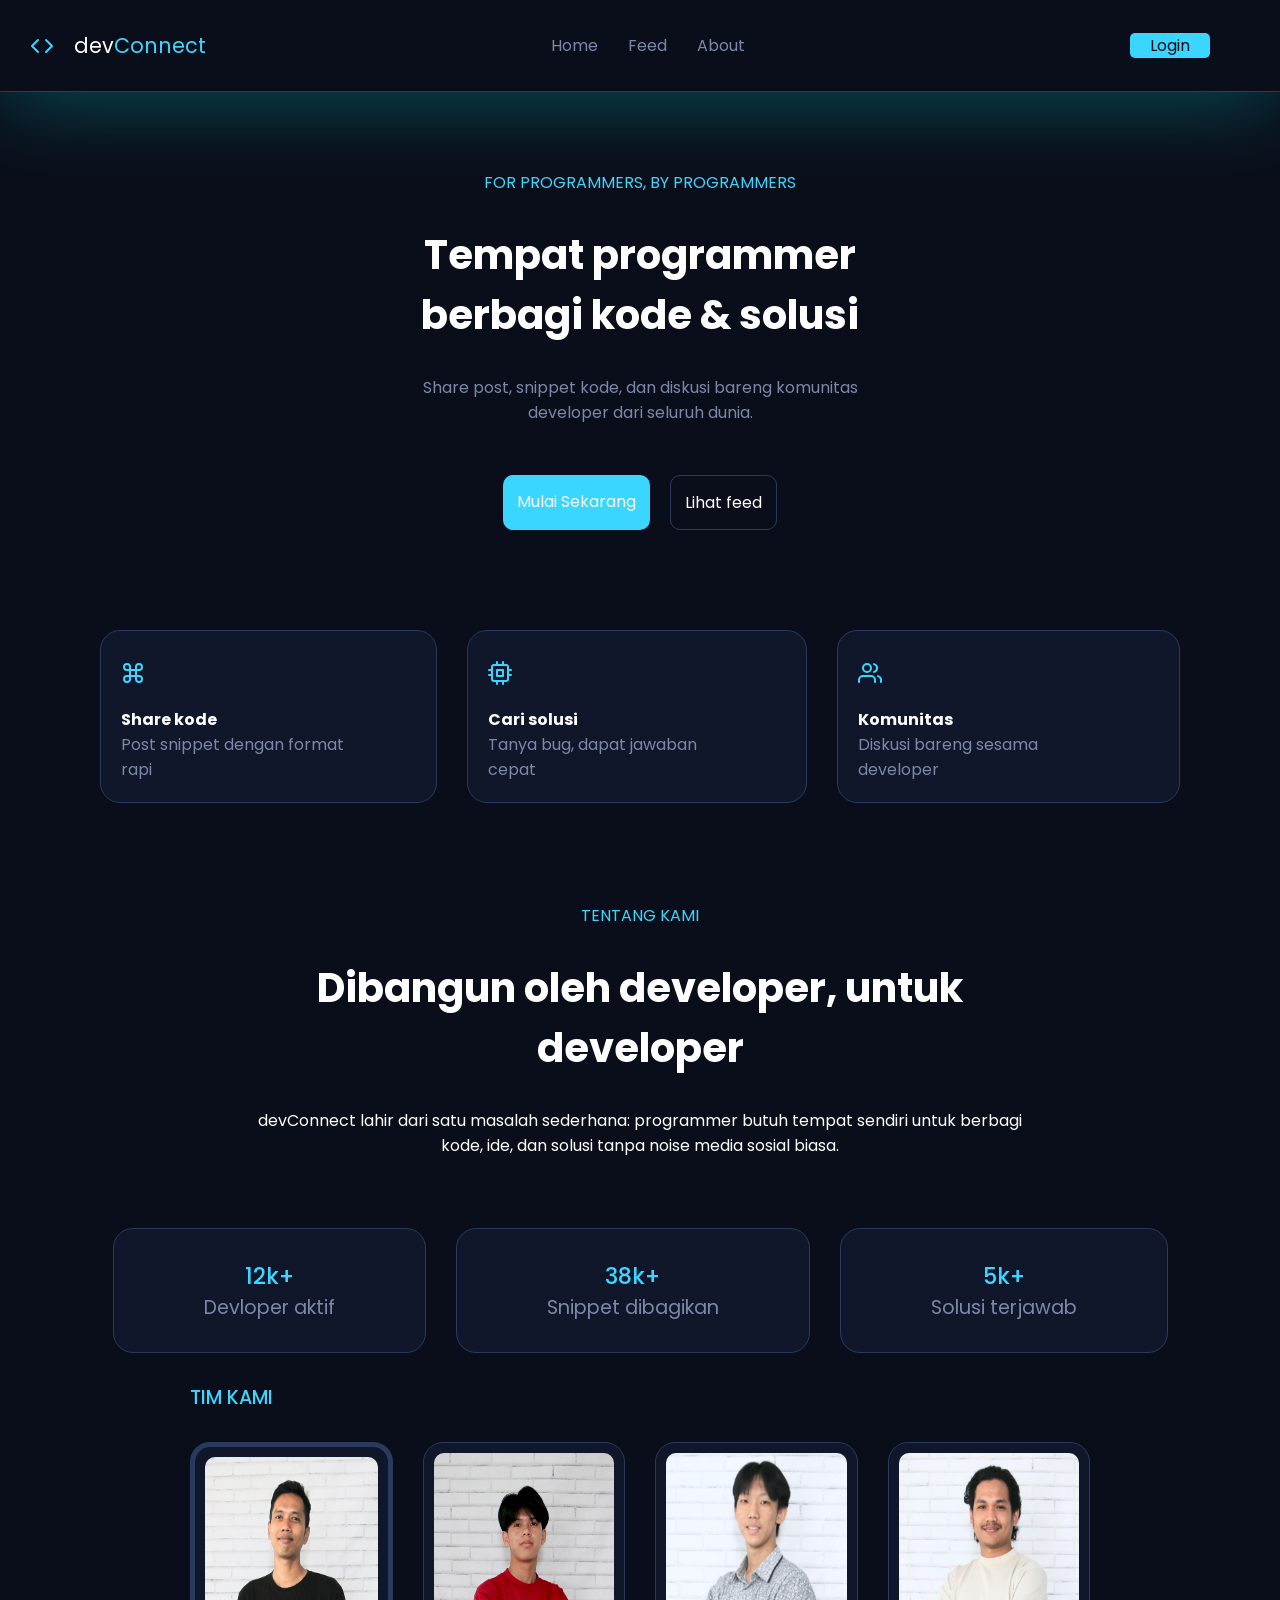
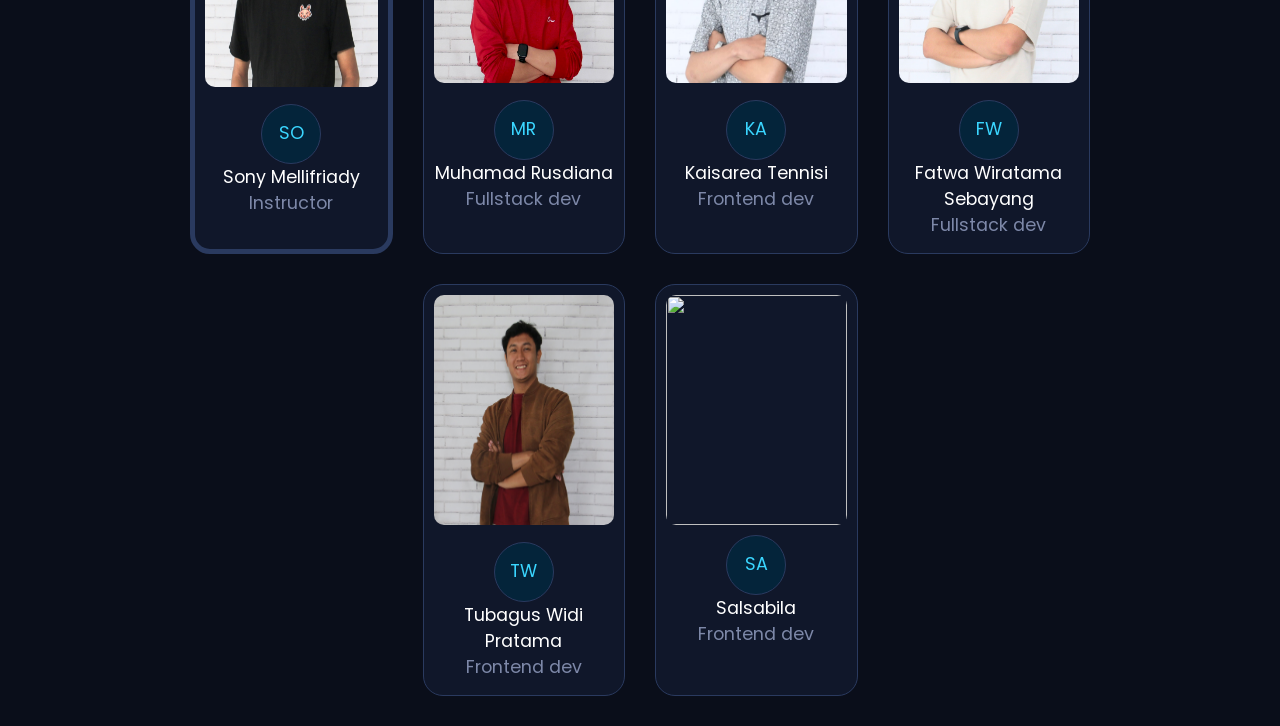
==== commit de1602e3: "prog8" ====
--- a/index.html
+++ b/index.html
@@ -28,7 +28,7 @@
 
         <nav class="navbar">
             <a href="#" class="navbar-list">Home</a>
-            <a href="#" class="navbar-list">Feed</a>
+            <a class="navbar-list" onclick="alert('Silahkan login terlebih dahulu')" href="/login/index.html">Feed</a>
             <a href="#aboutUs" class="navbar-list">About</a>
         </nav>
 
@@ -46,7 +46,7 @@
     </div>
     <div class="start-btn">
         <a href="/login/index.html" class="start">Mulai Sekarang</a>
-        <div class="feeds">Lihat feed</div>
+        <a class="feeds" onclick="alert('Silahkan login terlebih dahulu')" href="/login/index.html">Lihat feed</a>
     </div>
     <div class="information">
         <div class="container-1">
@@ -126,109 +126,108 @@
     <div class="OurTeam">TIM KAMI</div>
     <footer class="tim">
         <div class="content instructor">
+            <img src="assets/Sony_Mellifriady.jpg" alt="" srcset="" class="img">
             <div class="insta">
                 <a class="init">SO</a>
-                <a class="init inits  instructors">
-                    <svg xmlns="http://www.w3.org/2000/svg" viewBox="0 0 24 24" width="24" height="24" class="main-grid-item-icon" 
-                    fill="none" 
-                    stroke="currentColor" stroke-linecap="round" stroke-linejoin="round" stroke-width="2"
-                    style="color: #fff;">
-                      <rect height="20" rx="5" ry="5" width="20" x="2" y="2" />
-                      <path d="M16 11.37A4 4 0 1 1 12.63 8 4 4 0 0 1 16 11.37z" />
-                      <line x1="17.5" x2="17.51" y1="6.5" y2="6.5" />
-                    </svg>
-                    </a>
+                <a href="https://www.instagram.com/klimboys/" class="init inits  instructors">
+                    <svg xmlns="http://www.w3.org/2000/svg" viewBox="0 0 24 24" width="24" height="24"
+                        class="main-grid-item-icon" fill="none" stroke="currentColor" stroke-linecap="round"
+                        stroke-linejoin="round" stroke-width="2" style="color: #fff;">
+                        <rect height="20" rx="5" ry="5" width="20" x="2" y="2" />
+                        <path d="M16 11.37A4 4 0 1 1 12.63 8 4 4 0 0 1 16 11.37z" />
+                        <line x1="17.5" x2="17.51" y1="6.5" y2="6.5" />
+                    </svg>
+                </a>
             </div>
             <div class="nama">Sony Mellifriady</div>
             <div class="peran">Instructor</div>
         </div>
         <div class="content">
-            <img src="assets/rusdi2.jpg" alt="" srcset="" class="img">
+            <img src="assets/rusdi.jpg" alt="" srcset="" class="img">
             <div class="insta">
                 <a class="init">MR</a>
-                <a href="https://www.instagram.com/rusdi.an2/"  class="init inits">
-                    <svg xmlns="http://www.w3.org/2000/svg" viewBox="0 0 24 24" width="24" height="24" class="main-grid-item-icon" 
-                    fill="none" 
-                    stroke="currentColor" stroke-linecap="round" stroke-linejoin="round" stroke-width="2"
-                    style="color: #fff;">
-                      <rect height="20" rx="5" ry="5" width="20" x="2" y="2" />
-                      <path d="M16 11.37A4 4 0 1 1 12.63 8 4 4 0 0 1 16 11.37z" />
-                      <line x1="17.5" x2="17.51" y1="6.5" y2="6.5" />
-                    </svg>
-                    </a>
+                <a href="https://www.instagram.com/rusdi.an2/" class="init inits">
+                    <svg xmlns="http://www.w3.org/2000/svg" viewBox="0 0 24 24" width="24" height="24"
+                        class="main-grid-item-icon" fill="none" stroke="currentColor" stroke-linecap="round"
+                        stroke-linejoin="round" stroke-width="2" style="color: #fff;">
+                        <rect height="20" rx="5" ry="5" width="20" x="2" y="2" />
+                        <path d="M16 11.37A4 4 0 1 1 12.63 8 4 4 0 0 1 16 11.37z" />
+                        <line x1="17.5" x2="17.51" y1="6.5" y2="6.5" />
+                    </svg>
+                </a>
             </div>
             <div class="nama">Muhamad Rusdiana</div>
             <div class="peran">Fullstack dev</div>
         </div>
         <div class="content">
+            <img src="assets/kai.jpg" alt="" srcset="" class="img">
             <div class="insta">
                 <a class="init">KA</a>
-                <a class="init inits">
-                    <svg xmlns="http://www.w3.org/2000/svg" viewBox="0 0 24 24" width="24" height="24" class="main-grid-item-icon" 
-                    fill="none" 
-                    stroke="currentColor" stroke-linecap="round" stroke-linejoin="round" stroke-width="2"
-                    style="color: #fff;">
-                      <rect height="20" rx="5" ry="5" width="20" x="2" y="2" />
-                      <path d="M16 11.37A4 4 0 1 1 12.63 8 4 4 0 0 1 16 11.37z" />
-                      <line x1="17.5" x2="17.51" y1="6.5" y2="6.5" />
-                    </svg>
-                    </a>
+                <a href="https://www.instagram.com/kaisarea_kai?utm_source=qr&igsh=MTNnamN1eGZncWo2cA=="
+                    class="init inits">
+                    <svg xmlns="http://www.w3.org/2000/svg" viewBox="0 0 24 24" width="24" height="24"
+                        class="main-grid-item-icon" fill="none" stroke="currentColor" stroke-linecap="round"
+                        stroke-linejoin="round" stroke-width="2" style="color: #fff;">
+                        <rect height="20" rx="5" ry="5" width="20" x="2" y="2" />
+                        <path d="M16 11.37A4 4 0 1 1 12.63 8 4 4 0 0 1 16 11.37z" />
+                        <line x1="17.5" x2="17.51" y1="6.5" y2="6.5" />
+                    </svg>
+                </a>
             </div>
             <div class="nama">Kaisarea Tennisi</div>
-            <div class="peran">Fullstack dev</div>
+            <div class="peran">Frontend dev</div>
         </div>
         <div class="content">
             <img src="assets/wira.JPG" alt="" srcset="" class="img">
             <div class="insta">
                 <a class="init">FW</a>
-                <a href="https://www.instagram.com/wirasebayangg_"  class="init inits">
-                    <svg xmlns="http://www.w3.org/2000/svg" viewBox="0 0 24 24" width="24" height="24" class="main-grid-item-icon" 
-                    fill="none" 
-                    stroke="currentColor" stroke-linecap="round" stroke-linejoin="round" stroke-width="2"
-                    style="color: #fff;">
-                      <rect height="20" rx="5" ry="5" width="20" x="2" y="2" />
-                      <path d="M16 11.37A4 4 0 1 1 12.63 8 4 4 0 0 1 16 11.37z" />
-                      <line x1="17.5" x2="17.51" y1="6.5" y2="6.5" />
-                    </svg>
-                    </a>
+                <a href="https://www.instagram.com/wirasebayangg_" class="init inits">
+                    <svg xmlns="http://www.w3.org/2000/svg" viewBox="0 0 24 24" width="24" height="24"
+                        class="main-grid-item-icon" fill="none" stroke="currentColor" stroke-linecap="round"
+                        stroke-linejoin="round" stroke-width="2" style="color: #fff;">
+                        <rect height="20" rx="5" ry="5" width="20" x="2" y="2" />
+                        <path d="M16 11.37A4 4 0 1 1 12.63 8 4 4 0 0 1 16 11.37z" />
+                        <line x1="17.5" x2="17.51" y1="6.5" y2="6.5" />
+                    </svg>
+                </a>
             </div>
             <div class="nama">Fatwa Wiratama Sebayang</div>
             <div class="peran">Fullstack dev</div>
         </div>
         <div class="content">
+            <img src="assets/bagus.jpg" alt="" srcset="" class="img">
             <div class="insta">
                 <a class="init">TW</a>
-                <a href="https://www.instagram.com/pratamaawidi?igsh=MTZndWIzbzBjNmd6bw%3D%3D&utm_source=qr" class="init inits">
-                    <svg xmlns="http://www.w3.org/2000/svg" viewBox="0 0 24 24" width="24" height="24" class="main-grid-item-icon" 
-                    fill="none" 
-                    stroke="currentColor" stroke-linecap="round" stroke-linejoin="round" stroke-width="2"
-                    style="color: #fff;">
-                      <rect height="20" rx="5" ry="5" width="20" x="2" y="2" />
-                      <path d="M16 11.37A4 4 0 1 1 12.63 8 4 4 0 0 1 16 11.37z" />
-                      <line x1="17.5" x2="17.51" y1="6.5" y2="6.5" />
-                    </svg>
-                    </a>
+                <a href="https://www.instagram.com/pratamaawidi?igsh=MTZndWIzbzBjNmd6bw%3D%3D&utm_source=qr"
+                    class="init inits">
+                    <svg xmlns="http://www.w3.org/2000/svg" viewBox="0 0 24 24" width="24" height="24"
+                        class="main-grid-item-icon" fill="none" stroke="currentColor" stroke-linecap="round"
+                        stroke-linejoin="round" stroke-width="2" style="color: #fff;">
+                        <rect height="20" rx="5" ry="5" width="20" x="2" y="2" />
+                        <path d="M16 11.37A4 4 0 1 1 12.63 8 4 4 0 0 1 16 11.37z" />
+                        <line x1="17.5" x2="17.51" y1="6.5" y2="6.5" />
+                    </svg>
+                </a>
             </div>
             <div class="nama">Tubagus Widi Pratama</div>
-            <div class="peran">Fullstack dev</div>
+            <div class="peran">Frontend dev</div>
         </div>
         <div class="content">
             <img src="assets/salsa.JPG" alt="" srcset="" class="img">
             <div class="insta">
                 <a class="init">SA</a>
-                <a class="init inits">
-                    <svg xmlns="http://www.w3.org/2000/svg" viewBox="0 0 24 24" width="24" height="24" class="main-grid-item-icon" 
-                    fill="none" 
-                    stroke="currentColor" stroke-linecap="round" stroke-linejoin="round" stroke-width="2"
-                    style="color: #fff;">
-                      <rect height="20" rx="5" ry="5" width="20" x="2" y="2" />
-                      <path d="M16 11.37A4 4 0 1 1 12.63 8 4 4 0 0 1 16 11.37z" />
-                      <line x1="17.5" x2="17.51" y1="6.5" y2="6.5" />
-                    </svg>
-                    </a>
+                <a href="https://www.instagram.com/salsabela.bila?igsh=NXM4Z2pwdXV4NThh" class="init inits">
+                    <svg xmlns="http://www.w3.org/2000/svg" viewBox="0 0 24 24" width="24" height="24"
+                        class="main-grid-item-icon" fill="none" stroke="currentColor" stroke-linecap="round"
+                        stroke-linejoin="round" stroke-width="2" style="color: #fff;">
+                        <rect height="20" rx="5" ry="5" width="20" x="2" y="2" />
+                        <path d="M16 11.37A4 4 0 1 1 12.63 8 4 4 0 0 1 16 11.37z" />
+                        <line x1="17.5" x2="17.51" y1="6.5" y2="6.5" />
+                    </svg>
+                </a>
             </div>
             <div class="nama">Salsabila</div>
-            <div class="peran">Fullstack dev</div>
+            <div class="peran">Frontend dev</div>
         </div>
     </footer>
 
@@ -236,7 +235,7 @@
 
 
 
-    <script src="/js/"></script>
+    <script src="/js/script.js"></script>
 </body>
 
 </html>
--- a/style/style.css
+++ b/style/style.css
@@ -238,6 +238,11 @@
     align-self: center;
     padding: 14px;
     color: var(--white);
+    cursor: pointer;
+}
+
+.feeds:hover {
+    background-image: linear-gradient(-20deg, var(--darkBlue)0%, var(--bg-dark)100%);
 }
 
 .icon {
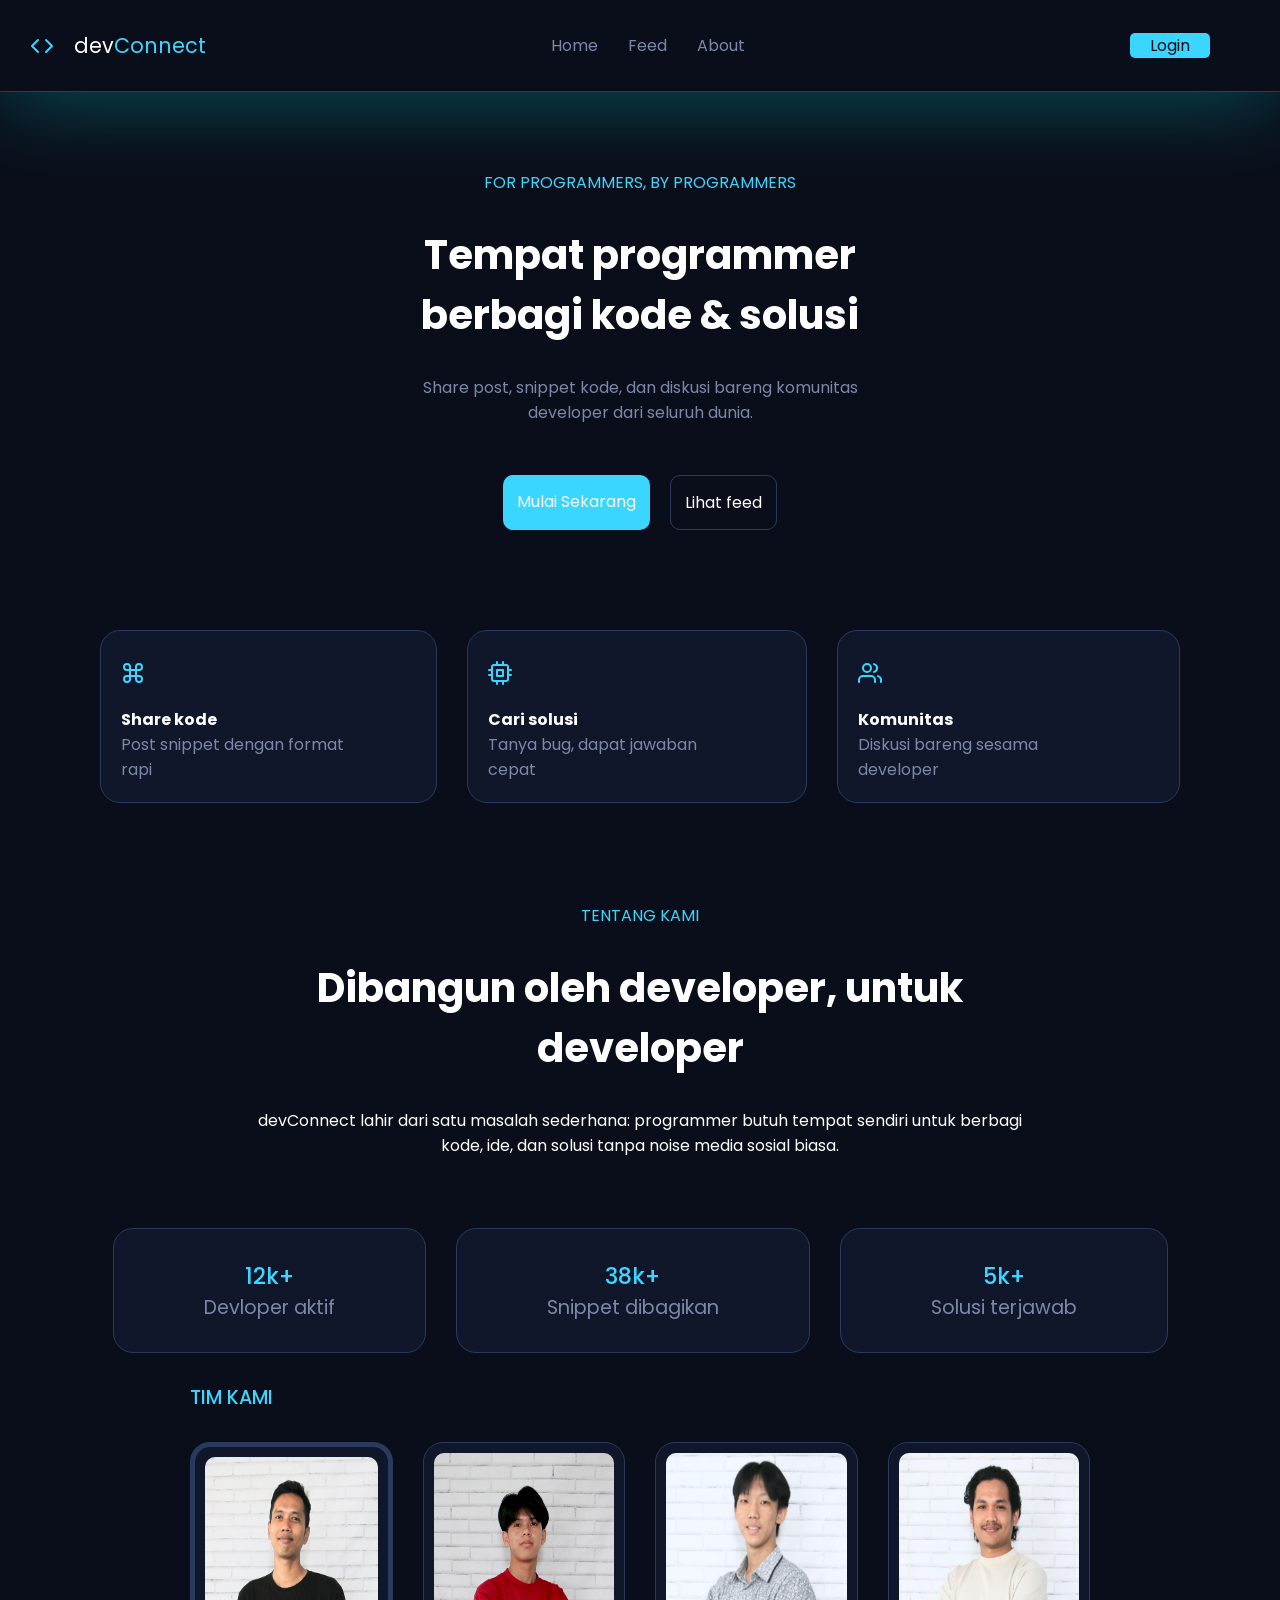
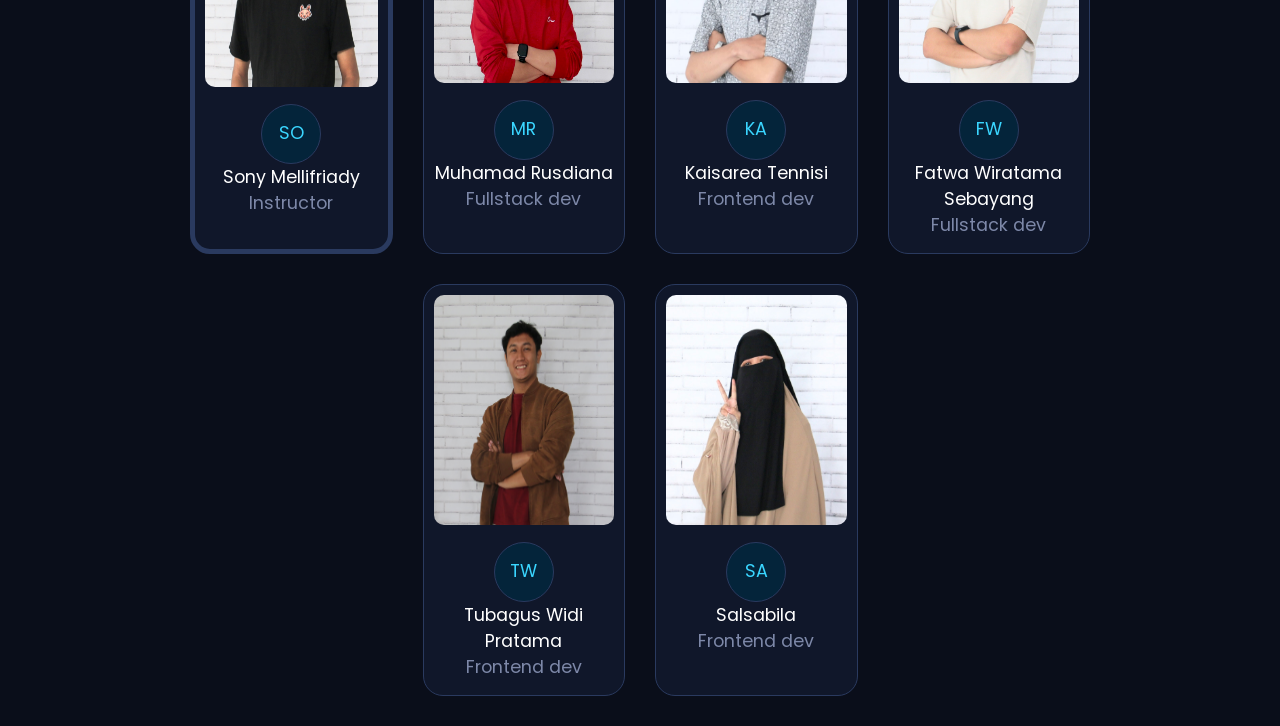
==== commit 00f6cdb4: "Done" ====
--- a/index.html
+++ b/index.html
@@ -7,8 +7,8 @@
     <link
         href="https://fonts.googleapis.com/css2?family=Nunito:ital,wght@0,200..1000;1,200..1000&family=Poppins:ital,wght@0,100;0,200;0,300;0,400;0,500;0,600;0,700;0,800;0,900;1,100;1,200;1,300;1,400;1,500;1,600;1,700;1,800;1,900&display=swap"
         rel="stylesheet">
-    <link rel="stylesheet" href="/style/style.css">
-    <link rel="icon" type="image/png" href="/IconDevConnect.png">
+    <link rel="stylesheet" href="style/style.css">
+    <link rel="icon" type="image/png" href="assets/IconDevConnect.png">
     <title>
         devConnect
     </title>
@@ -17,23 +17,23 @@
 <body>
     <header class="header">
         <div class="logo">
-            <a href="index.html"><svg xmlns="http://www.w3.org/2000/svg" viewBox="0 0 24 24" width="24" height="24"
+            <a href="/"><svg xmlns="http://www.w3.org/2000/svg" viewBox="0 0 24 24" width="24" height="24"
                     class="main-grid-item-icon" fill="none" stroke="currentColor" stroke-linecap="round"
                     stroke-linejoin="round" stroke-width="2">
                     <polyline points="16 18 22 12 16 6" />
                     <polyline points="8 6 2 12 8 18" />
                 </svg></a>
-            <a href="index.html" class="logo-name"><span>dev</span>Connect</a>
+            <a href="/" class="logo-name"><span>dev</span>Connect</a>
         </div>
 
         <nav class="navbar">
-            <a href="#" class="navbar-list">Home</a>
-            <a class="navbar-list" onclick="alert('Silahkan login terlebih dahulu')" href="/login/index.html">Feed</a>
+            <a href="/" class="navbar-list">Home</a>
+            <a class="navbar-list" onclick="alert('Silahkan login terlebih dahulu')" href="/login">Feed</a>
             <a href="#aboutUs" class="navbar-list">About</a>
         </nav>
 
         <div class="login-btn">
-            <a href="/login/index.html" class="login sign">Login</a>
+            <a href="/login" class="login sign">Login</a>
         </div>
     </header>
 
@@ -45,8 +45,8 @@
         </div>
     </div>
     <div class="start-btn">
-        <a href="/login/index.html" class="start">Mulai Sekarang</a>
-        <a class="feeds" onclick="alert('Silahkan login terlebih dahulu')" href="/login/index.html">Lihat feed</a>
+        <a href="/login" class="start">Mulai Sekarang</a>
+        <a class="feeds" onclick="alert('Silahkan login terlebih dahulu')" href="/login">Lihat feed</a>
     </div>
     <div class="information">
         <div class="container-1">
@@ -213,7 +213,7 @@
             <div class="peran">Frontend dev</div>
         </div>
         <div class="content">
-            <img src="assets/salsa.JPG" alt="" srcset="" class="img">
+            <img src="assets/salsa.jpg" alt="" srcset="" class="img">
             <div class="insta">
                 <a class="init">SA</a>
                 <a href="https://www.instagram.com/salsabela.bila?igsh=NXM4Z2pwdXV4NThh" class="init inits">
--- a/style/style.css
+++ b/style/style.css
@@ -620,4 +620,4 @@
 
 .instructor {
     border: 5px solid var(--border-hoverDark);
-}+}
